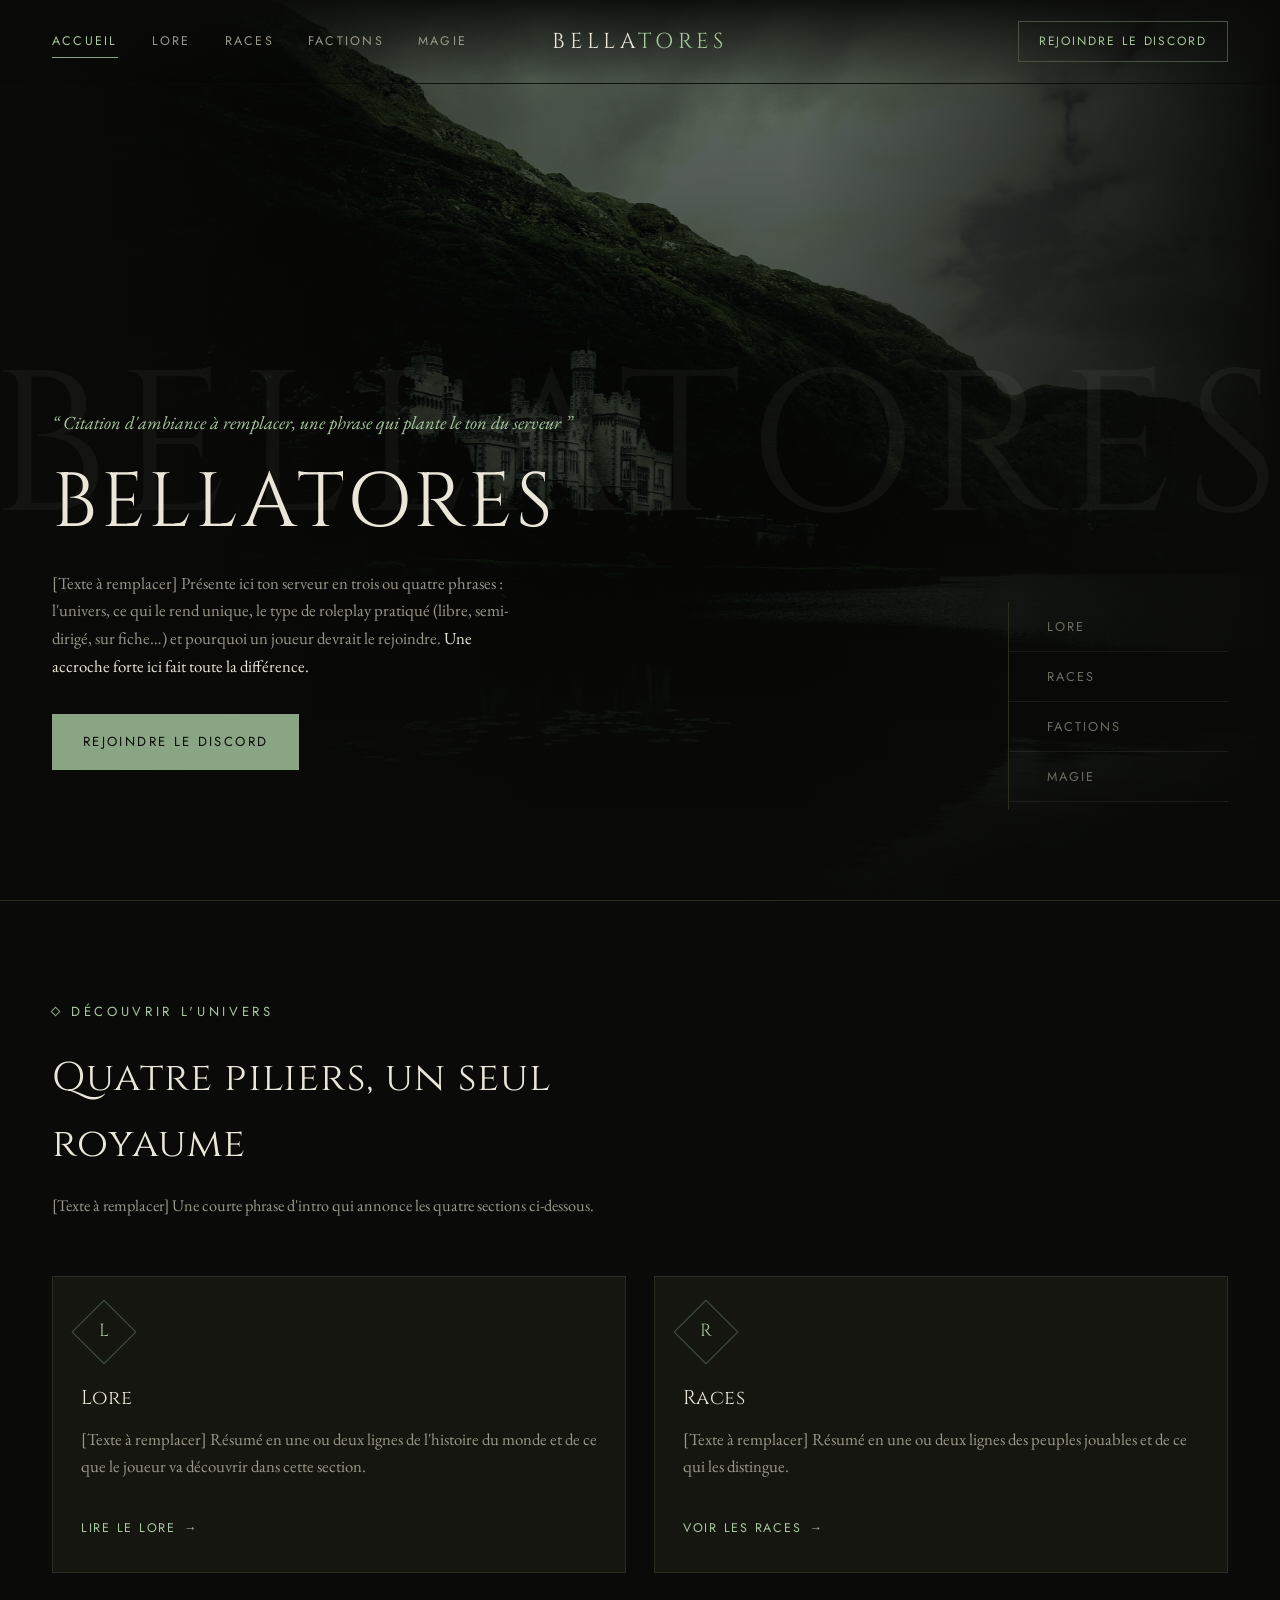
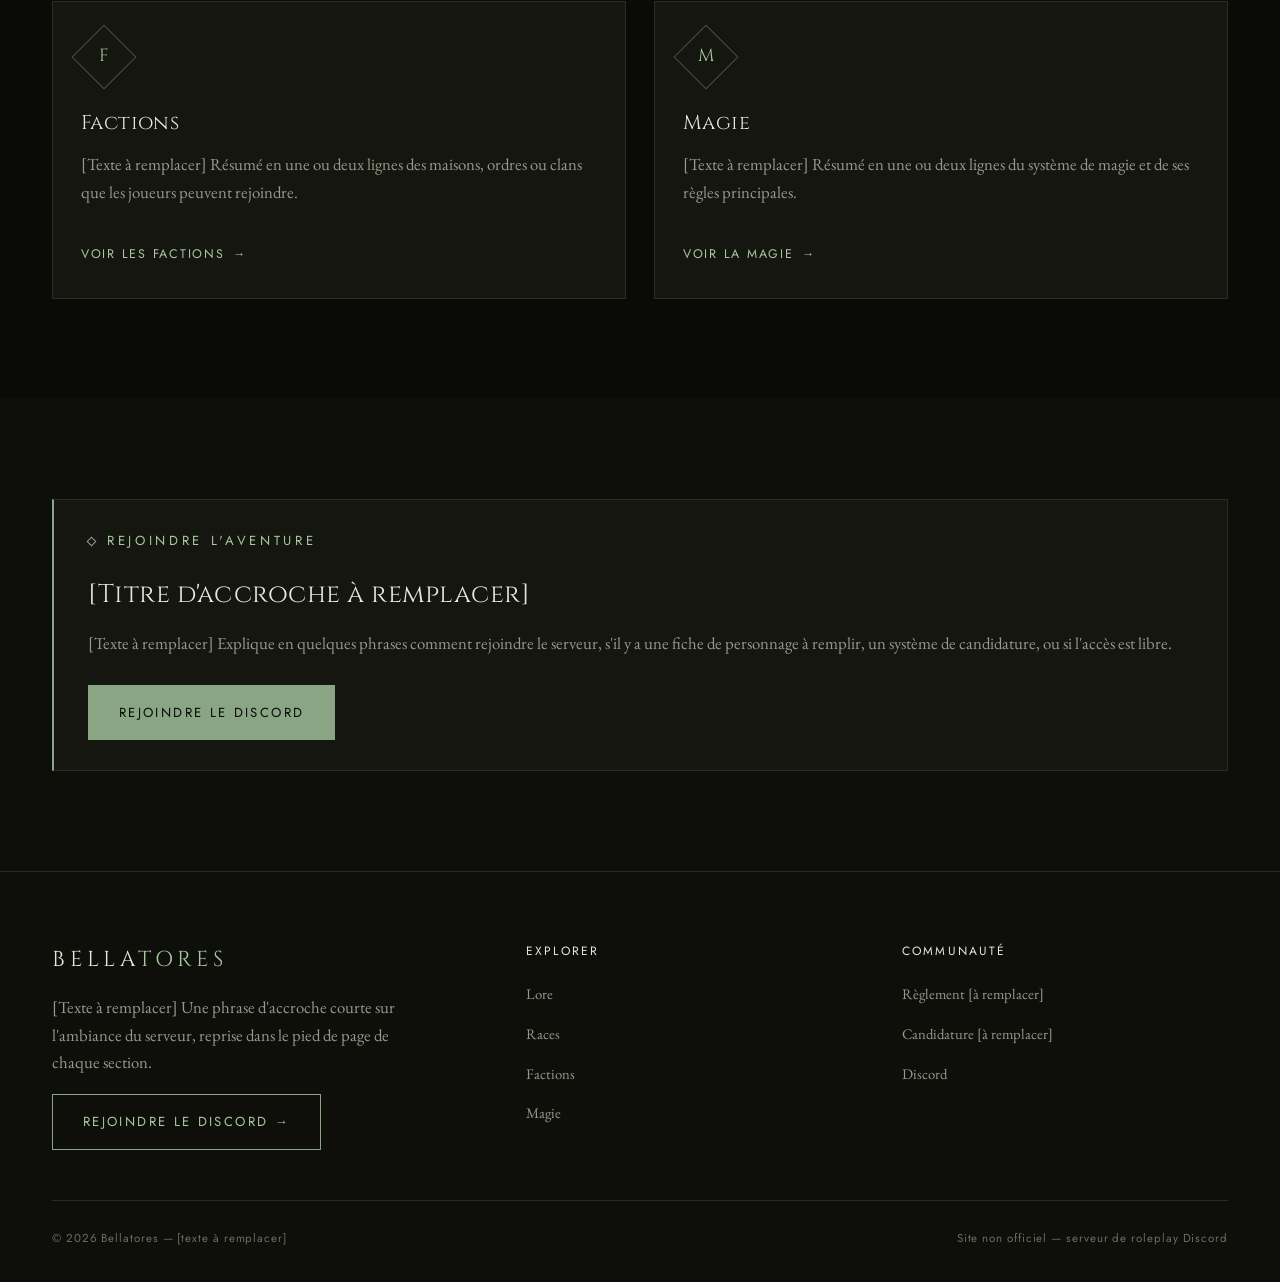
==== index.html @ 5459e548 "Simplification : parallax texte/fond en une seule couche" ====
<!DOCTYPE html>
<html lang="fr">
<head>
<meta charset="UTF-8">
<meta name="viewport" content="width=device-width, initial-scale=1.0">
<title>Bellatores — Serveur RP Discord</title>
<meta name="description" content="[À remplacer : description courte du serveur pour les moteurs de recherche]">

<link rel="preconnect" href="https://fonts.googleapis.com">
<link rel="preconnect" href="https://fonts.gstatic.com" crossorigin>
<link href="https://fonts.googleapis.com/css2?family=Cinzel:wght@400;600&family=EB+Garamond:ital,wght@0,400;0,500;1,400&family=Jost:wght@400;500&display=swap" rel="stylesheet">
<link rel="stylesheet" href="style.css">
</head>
<body>

<header class="site-header">
  <div class="container">
    <nav class="nav-group" id="navGroup">
      <a class="nav-link" href="index.html">Accueil</a>
      <a class="nav-link" href="lore.html">Lore</a>
      <a class="nav-link" href="races.html">Races</a>
      <a class="nav-link" href="factions.html">Factions</a>
      <a class="nav-link" href="magie.html">Magie</a>
    </nav>
    <a class="brand" href="index.html">BELLA<span>TORES</span></a>
    <div class="nav-right">
      <a class="nav-cta" href="#" target="_blank" rel="noopener">Rejoindre le Discord</a>
      <button class="nav-toggle" aria-label="Ouvrir le menu" aria-expanded="false">
        <svg viewBox="0 0 24 24" fill="none" stroke="currentColor" stroke-width="1.5"><line x1="3" y1="6" x2="21" y2="6"/><line x1="3" y1="12" x2="21" y2="12"/><line x1="3" y1="18" x2="21" y2="18"/></svg>
      </button>
    </div>
  </div>
</header>

<!-- ===================== HERO ===================== -->
<section class="hero">
  <div class="scene-bg" data-parallax-speed="0.15" style="background-image:url('img/hero-home.jpg')"></div>
  <div class="scene-fade"></div>
  <div class="watermark">BELLATORES</div>
  <div class="container">
    <div class="hero-content">
      <p class="hero-quote">Citation d'ambiance à remplacer, une phrase qui plante le ton du serveur</p>
      <h1 class="hero-title">BELLATORES</h1>
      <p class="hero-desc">
        [Texte à remplacer] Présente ici ton serveur en trois ou quatre phrases&nbsp;:
        l'univers, ce qui le rend unique, le type de roleplay pratiqué (libre, semi-dirigé, sur fiche…)
        et pourquoi un joueur devrait le rejoindre. <em>Une accroche forte ici fait toute la différence.</em>
      </p>
      <a class="btn" href="#" target="_blank" rel="noopener">Rejoindre le Discord</a>
    </div>

    <nav class="hero-index" aria-label="Sections du site">
      <a href="lore.html"><span class="idx-arrow">›</span> Lore</a>
      <a href="races.html"><span class="idx-arrow">›</span> Races</a>
      <a href="factions.html"><span class="idx-arrow">›</span> Factions</a>
      <a href="magie.html"><span class="idx-arrow">›</span> Magie</a>
    </nav>
  </div>
</section>

<!-- ===================== PILIERS ===================== -->
<section class="section">
  <div class="container">
    <div class="section-head reveal">
      <div class="eyebrow"><span class="mark"></span> Découvrir l'univers</div>
      <h2 class="section-title">Quatre piliers, un seul royaume</h2>
      <p class="section-lede">[Texte à remplacer] Une courte phrase d'intro qui annonce les quatre sections ci-dessous.</p>
    </div>

    <div class="grid grid-2">
      <a class="card reveal" href="lore.html">
        <div class="card-icon"><span>L</span></div>
        <h3 class="card-title">Lore</h3>
        <p>[Texte à remplacer] Résumé en une ou deux lignes de l'histoire du monde et de ce que le joueur va découvrir dans cette section.</p>
        <span class="card-link">Lire le lore <span class="arrow">→</span></span>
      </a>

      <a class="card reveal" href="races.html">
        <div class="card-icon"><span>R</span></div>
        <h3 class="card-title">Races</h3>
        <p>[Texte à remplacer] Résumé en une ou deux lignes des peuples jouables et de ce qui les distingue.</p>
        <span class="card-link">Voir les races <span class="arrow">→</span></span>
      </a>

      <a class="card reveal" href="factions.html">
        <div class="card-icon"><span>F</span></div>
        <h3 class="card-title">Factions</h3>
        <p>[Texte à remplacer] Résumé en une ou deux lignes des maisons, ordres ou clans que les joueurs peuvent rejoindre.</p>
        <span class="card-link">Voir les factions <span class="arrow">→</span></span>
      </a>

      <a class="card reveal" href="magie.html">
        <div class="card-icon"><span>M</span></div>
        <h3 class="card-title">Magie</h3>
        <p>[Texte à remplacer] Résumé en une ou deux lignes du système de magie et de ses règles principales.</p>
        <span class="card-link">Voir la magie <span class="arrow">→</span></span>
      </a>
    </div>
  </div>
</section>

<!-- ===================== CALLOUT / CTA ===================== -->
<section class="section section-alt">
  <div class="container">
    <div class="callout reveal">
      <div class="eyebrow"><span class="mark"></span> Rejoindre l'aventure</div>
      <h2 class="card-title" style="font-size:1.6rem; margin-bottom:14px;">[Titre d'accroche à remplacer]</h2>
      <p>[Texte à remplacer] Explique en quelques phrases comment rejoindre le serveur, s'il y a une fiche de personnage à remplir, un système de candidature, ou si l'accès est libre.</p>
      <a class="btn" href="#" target="_blank" rel="noopener" style="margin-top:10px;">Rejoindre le Discord</a>
    </div>
  </div>
</section>

<footer class="site-footer">
  <div class="container">
    <div class="footer-top">
      <div class="footer-brand">
        <a class="brand" href="index.html">BELLA<span>TORES</span></a>
        <p class="footer-desc">[Texte à remplacer] Une phrase d'accroche courte sur l'ambiance du serveur, reprise dans le pied de page de chaque section.</p>
        <a class="btn btn-ghost" href="#" target="_blank" rel="noopener">Rejoindre le Discord →</a>
      </div>
      <div>
        <div class="footer-col-title">Explorer</div>
        <ul class="footer-links">
          <li><a href="lore.html">Lore</a></li>
          <li><a href="races.html">Races</a></li>
          <li><a href="factions.html">Factions</a></li>
          <li><a href="magie.html">Magie</a></li>
        </ul>
      </div>
      <div>
        <div class="footer-col-title">Communauté</div>
        <ul class="footer-links">
          <li><a href="#">Règlement [à remplacer]</a></li>
          <li><a href="#">Candidature [à remplacer]</a></li>
          <li><a href="#" target="_blank" rel="noopener">Discord</a></li>
        </ul>
      </div>
    </div>
    <div class="footer-bottom">
      <span>© 2026 Bellatores — [texte à remplacer]</span>
      <span>Site non officiel — serveur de roleplay Discord</span>
    </div>
  </div>
</footer>

<script src="script.js"></script>
</body>
</html>
---- style.css ----
/* =========================================================
   BELLATORES — style.css
   Feuille de style PARTAGÉE par toutes les pages.
   Modifie ce fichier pour changer couleurs / polices / espacements
   partout d'un coup. Le contenu de chaque page reste dans son
   propre fichier .html.
   ========================================================= */

/* ---------- 1. Design tokens ---------- */
:root{
  /* Couleurs — mêmes tons que la référence visuelle */
  --void:        #0a0b08;   /* fond principal, noir chaud */
  --void-rgb:    10,11,8;   /* même couleur, en RGB pour les dégradés semi-transparents */
  --void-2:      #0e0f0b;   /* fond secondaire (sections alternées) */
  --charcoal:    #15160f;   /* panneaux / cartes */
  --charcoal-2:  #1c1e16;   /* panneaux au survol */
  --line:        #2b2d21;   /* traits fins, séparateurs */
  --line-soft:   rgba(234,230,217,0.08);

  --parchment:   #eae6d9;   /* texte principal */
  --mist:        #9a988a;   /* texte secondaire / muted */
  --mist-dim:    #6d6c60;   /* texte tertiaire, légendes */

  --moss:        #8aa583;   /* accent — vert mousse (plume / lueur) */
  --moss-bright: #a9c7a0;   /* accent clair, hover */
  --moss-dim:    #445340;   /* accent sombre, bordures */

  --shadow-deep: rgba(0,0,0,0.6);

  /* Typographie */
  --font-display: 'Cinzel', serif;
  --font-body:    'EB Garamond', serif;
  --font-utility: 'Jost', sans-serif;

  --text-watermark:   clamp(4.5rem, 17vw, 12.5rem);
  --text-hero-title:  clamp(2.6rem, 6vw, 4.8rem);
  --text-h2:          clamp(1.7rem, 3.4vw, 2.5rem);
  --text-h3:          1.35rem;
  --text-body:        1.05rem;
  --text-small:       0.82rem;

  --container-w: 1240px;
  --header-h: 84px;

  --ease: cubic-bezier(.16,.84,.44,1);
}

/* ---------- 2. Reset & base ---------- */
*, *::before, *::after{ box-sizing: border-box; }
html{ scroll-behavior: smooth; }
body{
  margin: 0;
  background: var(--void);
  color: var(--parchment);
  font-family: var(--font-body);
  font-size: var(--text-body);
  line-height: 1.65;
  -webkit-font-smoothing: antialiased;
}
img{ max-width: 100%; display: block; }
a{ color: inherit; text-decoration: none; }
h1,h2,h3,h4{ margin: 0; font-weight: 400; }
p{ margin: 0 0 1em; color: var(--mist); }
ul{ margin:0; padding:0; list-style:none; }
button{ font-family: inherit; cursor: pointer; }

::selection{ background: var(--moss-dim); color: var(--parchment); }

:focus-visible{
  outline: 1px solid var(--moss-bright);
  outline-offset: 4px;
}

@media (prefers-reduced-motion: reduce){
  *{ animation-duration: 0.001ms !important; animation-iteration-count: 1 !important; transition-duration: 0.001ms !important; scroll-behavior: auto !important; }
}

.container{
  width: 100%;
  max-width: var(--container-w);
  margin: 0 auto;
  padding: 0 32px;
}

/* ---------- 3. Motifs signature ---------- */
/* Marque héraldique : un losange fin, utilisé devant les eyebrows,
   dans les séparateurs et les en-têtes de carte — rappel des sceaux
   de maison plutôt qu'un simple bullet point. */
.mark{
  display: inline-block;
  width: 7px; height: 7px;
  border: 1px solid var(--moss);
  transform: rotate(45deg);
  flex-shrink: 0;
}

.eyebrow{
  display: flex;
  align-items: center;
  gap: 12px;
  font-family: var(--font-utility);
  font-size: var(--text-small);
  letter-spacing: 0.28em;
  text-transform: uppercase;
  color: var(--moss-bright);
  margin-bottom: 22px;
}

.rule{
  border: 0;
  height: 1px;
  background: var(--line);
  margin: 0;
}

/* coins style "HUD" — utilisés pour encadrer un panneau clé par page */
.bracket{
  position: relative;
}
.bracket::before, .bracket::after{
  content: "";
  position: absolute;
  width: 18px; height: 18px;
  border: 1px solid var(--moss-dim);
  opacity: 0.7;
}
.bracket::before{ top: -1px; left: -1px; border-right: 0; border-bottom: 0; }
.bracket::after{ bottom: -1px; right: -1px; border-left: 0; border-top: 0; }

/* ---------- 4. Header / navigation ---------- */
.site-header{
  position: fixed;
  top: 0; left: 0; right: 0;
  height: var(--header-h);
  z-index: 100;
  display: flex;
  align-items: center;
  background: linear-gradient(to bottom, rgba(10,11,8,0.92), rgba(10,11,8,0));
  transition: background 0.3s var(--ease), border-color 0.3s var(--ease);
  border-bottom: 1px solid transparent;
}
.site-header.is-scrolled{
  background: rgba(10,11,8,0.92);
  backdrop-filter: blur(10px);
  border-bottom-color: var(--line);
}
.site-header .container{
  display: grid;
  grid-template-columns: 1fr auto 1fr;
  align-items: center;
  gap: 24px;
}

.nav-group{
  display: flex;
  align-items: center;
  gap: 34px;
  justify-self: start;
}

.nav-right{
  display: flex;
  align-items: center;
  gap: 18px;
  justify-self: end;
}

.nav-link{
  font-family: var(--font-utility);
  font-size: 0.78rem;
  letter-spacing: 0.18em;
  text-transform: uppercase;
  color: var(--mist);
  position: relative;
  padding: 6px 0;
  transition: color 0.25s var(--ease);
  white-space: nowrap;
}
.nav-link:hover{ color: var(--parchment); }
.nav-link::after{
  content:"";
  position: absolute;
  left: 0; right: 0; bottom: 0;
  height: 1px;
  background: var(--moss);
  transform: scaleX(0);
  transform-origin: left;
  transition: transform 0.3s var(--ease);
}
.nav-link:hover::after{ transform: scaleX(1); }
.nav-link.is-active{ color: var(--moss-bright); }
.nav-link.is-active::after{ transform: scaleX(1); }

.brand{
  font-family: var(--font-display);
  font-size: 1.35rem;
  letter-spacing: 0.22em;
  color: var(--parchment);
}
.brand span{ color: var(--moss-bright); }

.nav-cta{
  font-family: var(--font-utility);
  font-size: 0.75rem;
  letter-spacing: 0.16em;
  text-transform: uppercase;
  border: 1px solid var(--moss-dim);
  padding: 10px 20px;
  color: var(--moss-bright);
  transition: border-color 0.25s var(--ease), background 0.25s var(--ease), color .25s var(--ease);
}
.nav-cta:hover{ border-color: var(--moss); background: rgba(138,165,131,0.08); color: var(--parchment); }

.nav-toggle{
  display: none;
  background: none;
  border: 1px solid var(--line);
  width: 40px; height: 40px;
  align-items: center;
  justify-content: center;
  color: var(--parchment);
}
.nav-toggle svg{ width: 18px; height: 18px; }

/* ---------- 5. Image de fond intégrée (parallax texte/fond) ---------- */
/* .scene-bg  : l'image, teintée pour coller à la palette du site.
   .scene-fade: le fondu qui la dissout dans le noir sur les bords et en bas.
   → data-parallax-speed sur .scene-bg (posé en HTML) fait bouger l'image
     un peu plus lentement que le texte au scroll, géré par script.js.
   → Surdimensionnée (height:124%) pour avoir de la marge de mouvement
     sans jamais laisser un bord vide apparaître. */
.scene-bg{
  position: absolute;
  left: 0; right: 0;
  top: -12%;
  height: 124%;
  background-size: cover;
  background-position: center;
  will-change: transform;
  z-index: 0;
  filter: grayscale(0.25) sepia(0.3) hue-rotate(65deg) saturate(1.15) brightness(0.5) contrast(1.15);
}
.scene-fade{
  position: absolute;
  inset: 0;
  z-index: 1;
  pointer-events: none;
  background:
    linear-gradient(90deg,
      rgba(var(--void-rgb), 1) 0%,
      rgba(var(--void-rgb), 0.15) 42%,
      rgba(var(--void-rgb), 0.15) 62%,
      rgba(var(--void-rgb), 1) 100%),
    linear-gradient(180deg,
      rgba(var(--void-rgb), 0) 0%,
      rgba(var(--void-rgb), 0.9) 96%);
}

/* ---------- 6. Watermark (grand texte en filigrane) ---------- */
.watermark{
  position: absolute;
  left: 50%;
  top: 50%;
  transform: translate(-50%,-50%);
  font-family: var(--font-display);
  font-size: var(--text-watermark);
  letter-spacing: 0.05em;
  color: var(--parchment);
  opacity: 0.045;
  white-space: nowrap;
  pointer-events: none;
  user-select: none;
  z-index: 2;
}

/* ---------- 7. Hero — page d'accueil ---------- */
.hero{
  position: relative;
  min-height: 100vh;
  display: flex;
  align-items: center;
  overflow: hidden;
  background:
    radial-gradient(ellipse at 20% 30%, rgba(138,165,131,0.07), transparent 55%),
    linear-gradient(180deg, var(--void) 0%, #0d0e0a 100%);
  border-bottom: 1px solid var(--line);
}
.hero .container{
  position: relative;
  z-index: 3;
  display: grid;
  grid-template-columns: 1fr 220px;
  gap: 40px;
  align-items: end;
  padding-top: var(--header-h);
  padding-bottom: 90px;
  min-height: 100vh;
}
.hero-content{ max-width: 640px; padding-bottom: 40px; }
.hero-quote{
  font-family: var(--font-body);
  font-style: italic;
  font-size: 1.15rem;
  color: var(--moss-bright);
  margin-bottom: 26px;
}
.hero-quote::before{ content: "“ "; }
.hero-quote::after{ content: " ”"; }

.hero-title{
  font-family: var(--font-display);
  font-size: var(--text-hero-title);
  letter-spacing: 0.06em;
  color: var(--parchment);
  margin-bottom: 26px;
  line-height: 1.05;
}

.hero-desc{
  color: var(--mist);
  font-size: 1.05rem;
  max-width: 480px;
  margin-bottom: 34px;
}
.hero-desc em{ color: var(--parchment); font-style: normal; }

.btn{
  display: inline-flex;
  align-items: center;
  gap: 10px;
  font-family: var(--font-utility);
  font-size: 0.82rem;
  letter-spacing: 0.18em;
  text-transform: uppercase;
  padding: 16px 30px;
  border: 1px solid var(--moss);
  color: var(--void);
  background: var(--moss);
  transition: background 0.25s var(--ease), color 0.25s var(--ease), transform 0.25s var(--ease);
}
.btn:hover{ background: var(--moss-bright); transform: translateY(-2px); }
.btn-ghost{
  background: transparent;
  color: var(--moss-bright);
}
.btn-ghost:hover{ background: rgba(138,165,131,0.08); color: var(--parchment); }

/* nav latérale de sections, façon sommaire de chapitre */
.hero-index{
  display: flex;
  flex-direction: column;
  gap: 0;
  border-left: 1px solid var(--line);
  padding-bottom: 8px;
}
.hero-index a{
  font-family: var(--font-utility);
  font-size: 0.8rem;
  letter-spacing: 0.16em;
  text-transform: uppercase;
  color: var(--mist-dim);
  padding: 14px 0 14px 22px;
  border-bottom: 1px solid var(--line-soft);
  display: flex;
  align-items: center;
  gap: 10px;
  transition: color 0.25s var(--ease), padding-left 0.25s var(--ease);
}
.hero-index a:hover, .hero-index a.is-active{
  color: var(--parchment);
  padding-left: 28px;
}
.hero-index a.is-active{ color: var(--moss-bright); }
.hero-index a .idx-arrow{ opacity: 0; transition: opacity 0.25s var(--ease); color: var(--moss); }
.hero-index a:hover .idx-arrow, .hero-index a.is-active .idx-arrow{ opacity: 1; }

/* ---------- 8. En-tête de page intérieure (lore, races, factions, magie) ---------- */
.page-hero{
  position: relative;
  padding: calc(var(--header-h) + 90px) 0 70px;
  overflow: hidden;
  border-bottom: 1px solid var(--line);
  background: linear-gradient(180deg, var(--void) 0%, #0d0e0a 100%);
}
.page-hero .container{ position: relative; z-index: 3; }
.page-hero .watermark{ top: 58%; }
.page-title{
  font-family: var(--font-display);
  font-size: clamp(2.2rem, 5vw, 3.6rem);
  letter-spacing: 0.05em;
  margin-bottom: 20px;
}
.page-intro{
  max-width: 620px;
  font-size: 1.05rem;
}

/* ---------- 9. Sections de contenu ---------- */
.section{
  position: relative;
  padding: 100px 0;
}
.section-alt{ background: var(--void-2); }
.section-head{
  max-width: 680px;
  margin-bottom: 56px;
}
.section-title{
  font-family: var(--font-display);
  font-size: var(--text-h2);
  letter-spacing: 0.03em;
  margin-bottom: 16px;
}
.section-lede{ font-size: 1.02rem; }

/* grilles */
.grid{
  display: grid;
  gap: 28px;
}
.grid-2{ grid-template-columns: repeat(2, 1fr); }
.grid-3{ grid-template-columns: repeat(3, 1fr); }

/* carte générique */
.card{
  background: var(--charcoal);
  border: 1px solid var(--line);
  padding: 32px 28px;
  transition: border-color 0.3s var(--ease), background 0.3s var(--ease), transform 0.3s var(--ease);
}
.card:hover{
  border-color: var(--moss-dim);
  background: var(--charcoal-2);
  transform: translateY(-4px);
}
.card-icon{
  width: 46px; height: 46px;
  border: 1px solid var(--moss-dim);
  transform: rotate(45deg);
  display: flex; align-items: center; justify-content: center;
  margin-bottom: 26px;
}
.card-icon span{
  transform: rotate(-45deg);
  font-family: var(--font-display);
  color: var(--moss-bright);
  font-size: 1.1rem;
}
.card-title{
  font-family: var(--font-display);
  font-size: 1.25rem;
  letter-spacing: 0.02em;
  margin-bottom: 12px;
  color: var(--parchment);
}
.card-tag-list{
  display: flex; flex-wrap: wrap; gap: 8px;
  margin-top: 18px;
}
.tag{
  font-family: var(--font-utility);
  font-size: 0.7rem;
  letter-spacing: 0.12em;
  text-transform: uppercase;
  color: var(--mist);
  border: 1px solid var(--line);
  padding: 5px 11px;
}
.card-link{
  display: inline-flex; align-items: center; gap: 8px;
  margin-top: 20px;
  font-family: var(--font-utility);
  font-size: 0.78rem;
  letter-spacing: 0.14em;
  text-transform: uppercase;
  color: var(--moss-bright);
}
.card-link .arrow{ transition: transform 0.25s var(--ease); }
.card:hover .card-link .arrow{ transform: translateX(4px); }

/* ---------- 10. Timeline (lore) ---------- */
.timeline{
  position: relative;
  padding-left: 34px;
  border-left: 1px solid var(--line);
}
.timeline-item{
  position: relative;
  padding-bottom: 56px;
}
.timeline-item:last-child{ padding-bottom: 0; }
.timeline-item::before{
  content: "";
  position: absolute;
  left: -39px; top: 4px;
  width: 9px; height: 9px;
  background: var(--void);
  border: 1px solid var(--moss);
  transform: rotate(45deg);
}
.timeline-era{
  font-family: var(--font-utility);
  font-size: 0.75rem;
  letter-spacing: 0.18em;
  text-transform: uppercase;
  color: var(--moss-bright);
  margin-bottom: 10px;
}
.timeline-title{
  font-family: var(--font-display);
  font-size: 1.4rem;
  margin-bottom: 12px;
}
.timeline-text{ max-width: 620px; }

/* ---------- 11. Faction / race detail rows ---------- */
.entry-row{
  display: grid;
  grid-template-columns: 220px 1fr;
  gap: 40px;
  padding: 48px 0;
  border-bottom: 1px solid var(--line);
}
.entry-row:last-child{ border-bottom: 0; }
.entry-emblem{
  width: 84px; height: 84px;
  border: 1px solid var(--moss-dim);
  transform: rotate(45deg);
  display: flex; align-items: center; justify-content: center;
}
.entry-emblem span{
  transform: rotate(-45deg);
  font-family: var(--font-display);
  font-size: 1.6rem;
  color: var(--moss-bright);
}
.entry-heading{
  display: flex;
  align-items: baseline;
  gap: 16px;
  flex-wrap: wrap;
  margin-bottom: 10px;
}
.entry-title{
  font-family: var(--font-display);
  font-size: 1.6rem;
}
.entry-motto{
  font-style: italic;
  color: var(--mist-dim);
  font-size: 0.95rem;
}
.entry-meta{
  display: flex; gap: 26px; flex-wrap: wrap;
  margin-top: 18px;
  font-family: var(--font-utility);
  font-size: 0.78rem;
  letter-spacing: 0.08em;
  text-transform: uppercase;
  color: var(--mist-dim);
}
.entry-meta b{ color: var(--mist); font-weight: 400; }

/* ---------- 12. Callout / bloc encadré ---------- */
.callout{
  border: 1px solid var(--line);
  border-left: 2px solid var(--moss);
  padding: 30px 34px;
  background: var(--charcoal);
}
.callout p:last-child{ margin-bottom: 0; }

/* ---------- 13. Footer ---------- */
.site-footer{
  border-top: 1px solid var(--line);
  padding: 70px 0 34px;
  background: var(--void-2);
}
.footer-top{
  display: grid;
  grid-template-columns: 1.3fr 1fr 1fr;
  gap: 50px;
  padding-bottom: 50px;
}
.footer-brand .brand{ display:block; margin-bottom: 16px; }
.footer-desc{ max-width: 360px; }
.footer-col-title{
  font-family: var(--font-utility);
  font-size: 0.75rem;
  letter-spacing: 0.18em;
  text-transform: uppercase;
  color: var(--parchment);
  margin-bottom: 18px;
}
.footer-links li{ margin-bottom: 12px; }
.footer-links a{
  color: var(--mist);
  font-size: 0.92rem;
  transition: color 0.25s var(--ease);
}
.footer-links a:hover{ color: var(--moss-bright); }
.footer-bottom{
  display: flex;
  justify-content: space-between;
  align-items: center;
  padding-top: 28px;
  border-top: 1px solid var(--line);
  font-family: var(--font-utility);
  font-size: 0.72rem;
  letter-spacing: 0.08em;
  color: var(--mist-dim);
}

/* ---------- 14. Reveal on scroll ---------- */
.reveal{
  opacity: 0;
  transform: translateY(18px);
  transition: opacity 0.7s var(--ease), transform 0.7s var(--ease);
}
.reveal.is-visible{ opacity: 1; transform: translateY(0); }

/* ---------- 15. Responsive ---------- */
@media (max-width: 980px){
  .hero .container{ grid-template-columns: 1fr; }
  .hero-index{ display: none; }
  .footer-top{ grid-template-columns: 1fr; gap: 36px; }
  .grid-3{ grid-template-columns: repeat(2, 1fr); }
  .entry-row{ grid-template-columns: 1fr; gap: 20px; }
}

@media (max-width: 720px){
  .site-header .container{ grid-template-columns: auto 1fr auto; }
  .nav-cta{ display: none; }
  .nav-group{
    position: fixed;
    top: var(--header-h); left: 0; right: 0;
    flex-direction: column;
    align-items: flex-start;
    gap: 0;
    background: rgba(10,11,8,0.98);
    border-bottom: 1px solid var(--line);
    max-height: 0;
    overflow: hidden;
    transition: max-height 0.35s var(--ease);
  }
  .nav-group.is-open{ max-height: 420px; }
  .nav-group .nav-link{
    width: 100%;
    padding: 18px 32px;
    border-bottom: 1px solid var(--line-soft);
  }
  .nav-toggle{ display: flex; }
  .grid-2, .grid-3{ grid-template-columns: 1fr; }
  .container{ padding: 0 22px; }
  .section{ padding: 70px 0; }
}
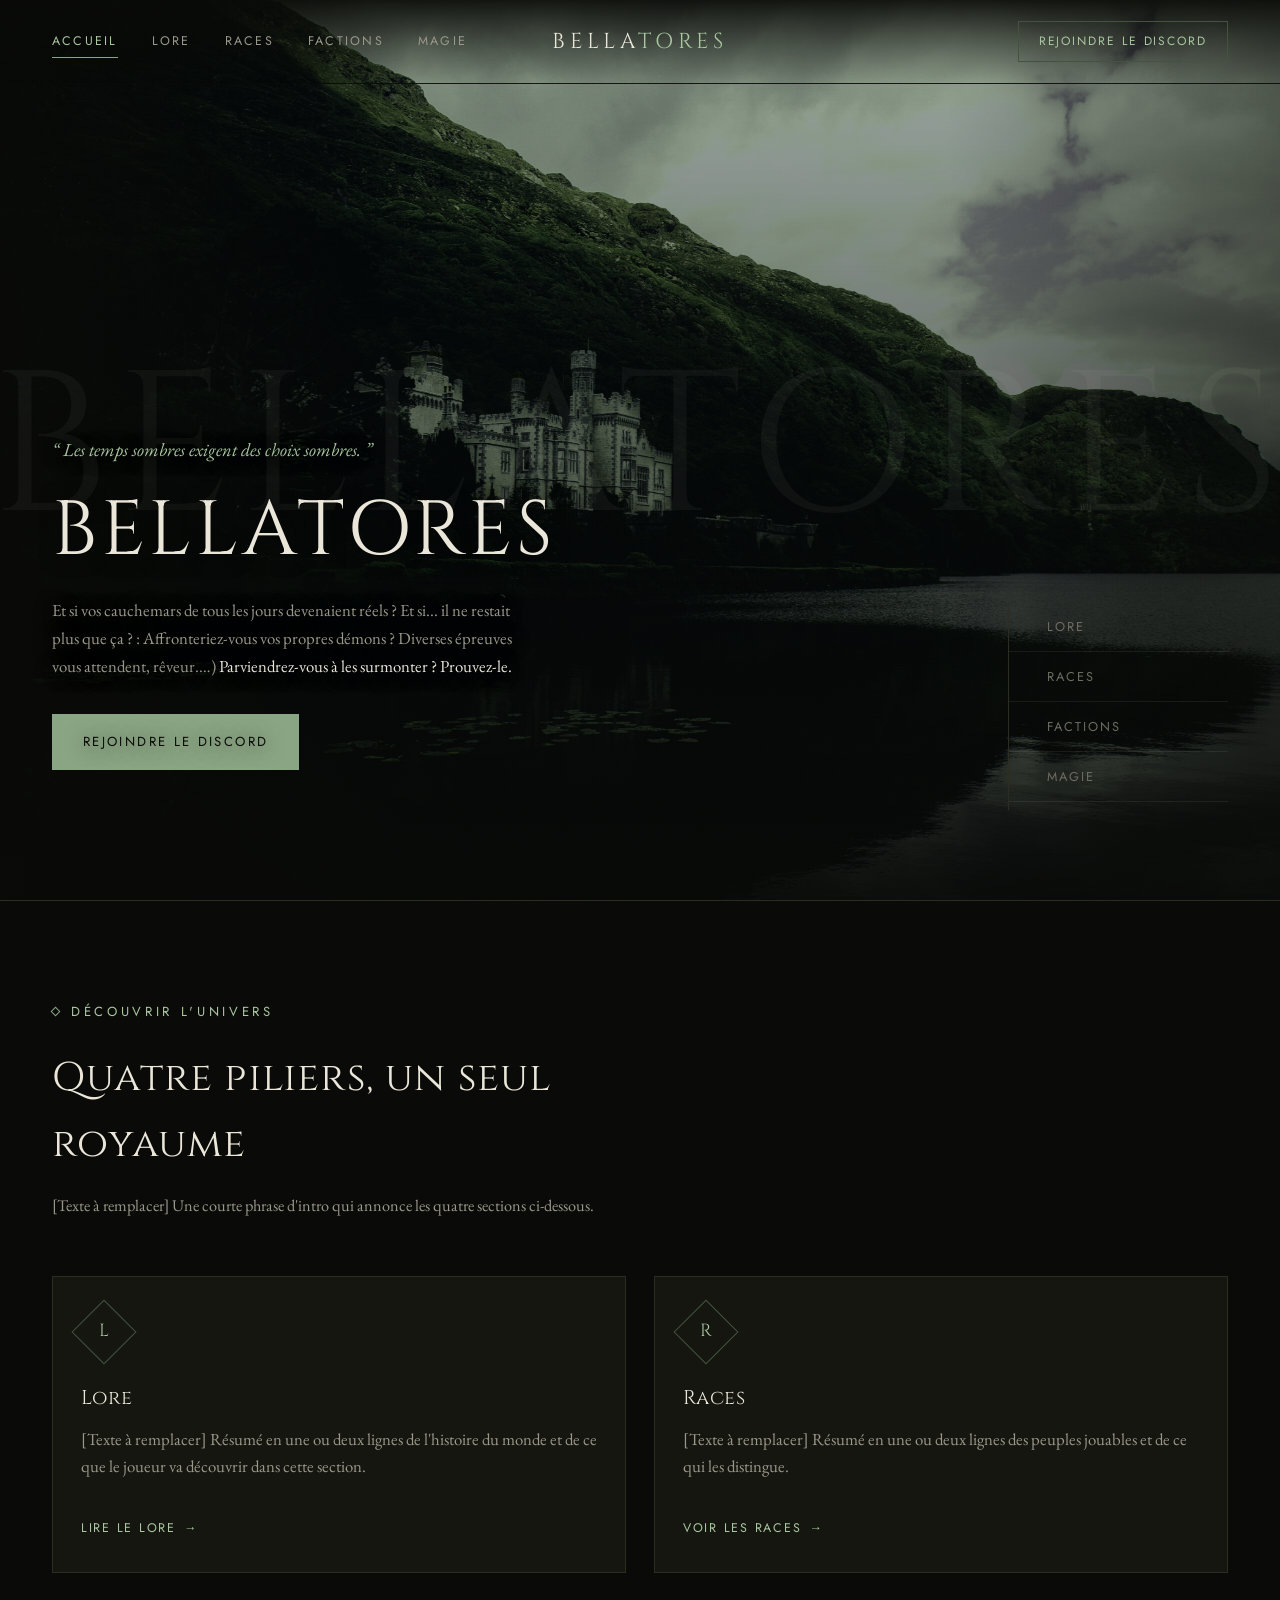
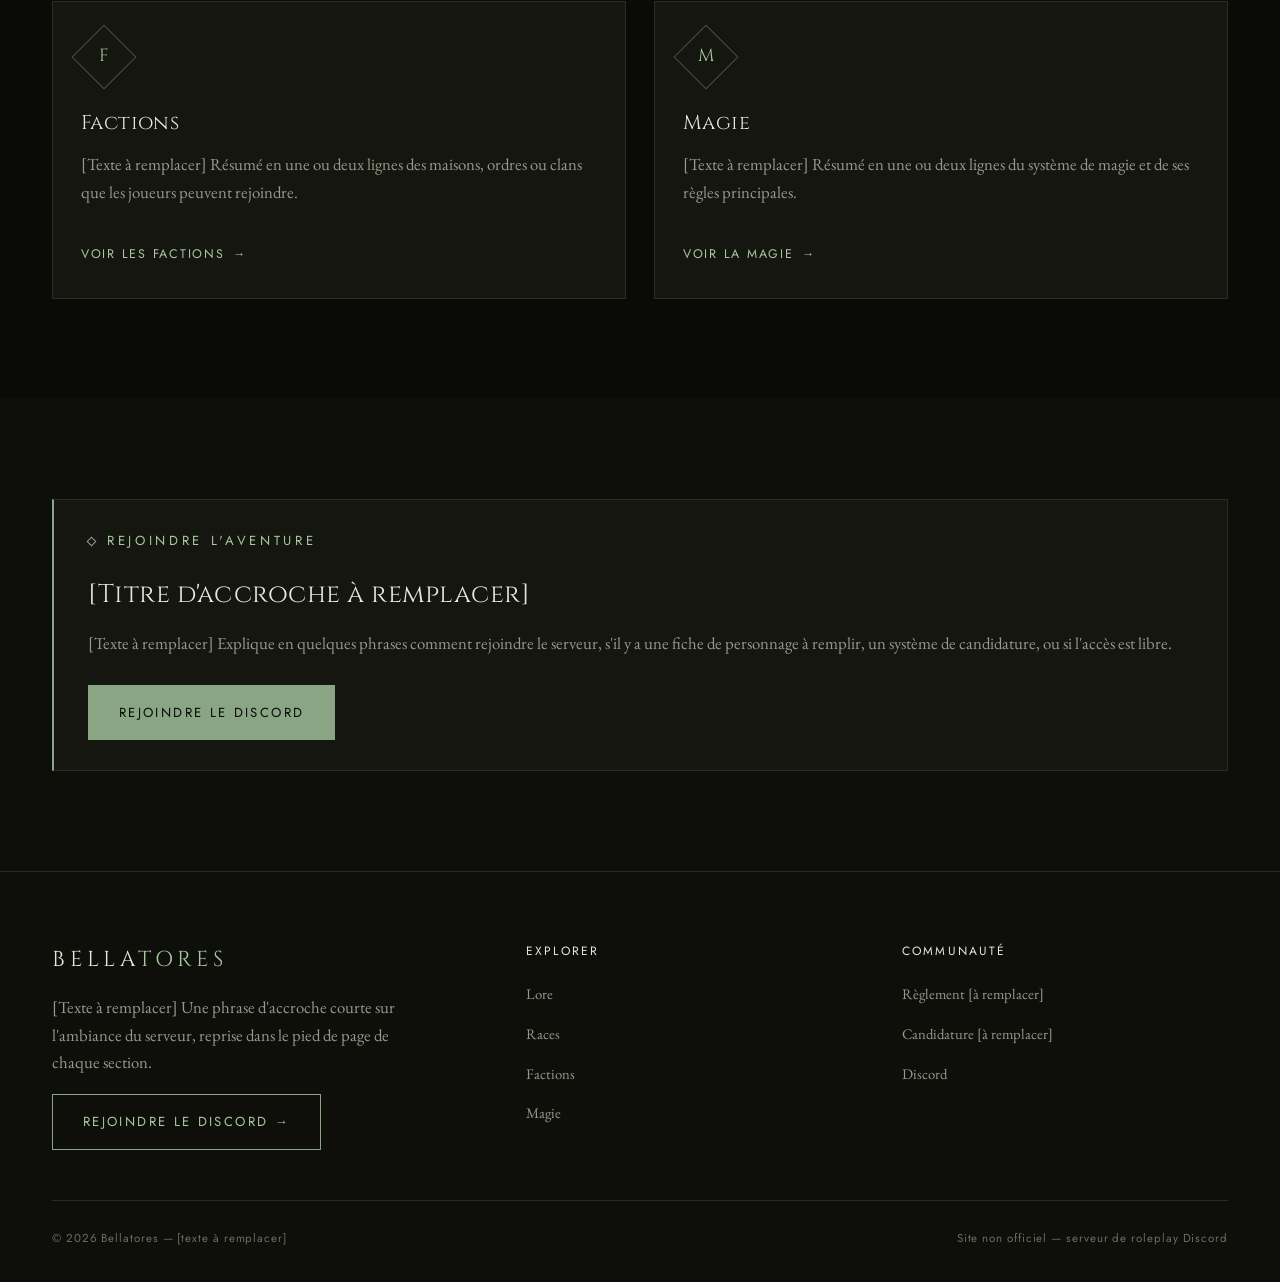
==== commit 502c7ccc: "Simplification : parallax texte/fond en une seule couche" ====
--- a/index.html
+++ b/index.html
@@ -4,7 +4,7 @@
 <meta charset="UTF-8">
 <meta name="viewport" content="width=device-width, initial-scale=1.0">
 <title>Bellatores — Serveur RP Discord</title>
-<meta name="description" content="[À remplacer : description courte du serveur pour les moteurs de recherche]">
+<meta name="description" content="[Site internet de Bellatores.]">
 
 <link rel="preconnect" href="https://fonts.googleapis.com">
 <link rel="preconnect" href="https://fonts.gstatic.com" crossorigin>
@@ -39,12 +39,12 @@
   <div class="watermark">BELLATORES</div>
   <div class="container">
     <div class="hero-content">
-      <p class="hero-quote">Citation d'ambiance à remplacer, une phrase qui plante le ton du serveur</p>
+      <p class="hero-quote">Les temps sombres exigent des choix sombres.</p>
       <h1 class="hero-title">BELLATORES</h1>
       <p class="hero-desc">
-        [Texte à remplacer] Présente ici ton serveur en trois ou quatre phrases&nbsp;:
-        l'univers, ce qui le rend unique, le type de roleplay pratiqué (libre, semi-dirigé, sur fiche…)
-        et pourquoi un joueur devrait le rejoindre. <em>Une accroche forte ici fait toute la différence.</em>
+        Et si vos cauchemars de tous les jours devenaient réels ? Et si... il ne restait plus que ça ?&nbsp;:
+        Affronteriez-vous vos propres démons ? Diverses épreuves vous attendent, rêveur.…)
+       <em>Parviendrez-vous à les surmonter ? Prouvez-le.</em>
       </p>
       <a class="btn" href="#" target="_blank" rel="noopener">Rejoindre le Discord</a>
     </div>
--- a/style.css
+++ b/style.css
@@ -254,6 +254,28 @@
     linear-gradient(180deg,
       rgba(var(--void-rgb), 0) 0%,
       rgba(var(--void-rgb), 0.9) 96%);
+}
+
+/* L'accueil a plus de texte à couvrir (citation + titre + description + bouton) :
+   fondu plus léger et image moins assombrie pour qu'elle reste visible,
+   avec un texte plus large et plus au centre/haut de l'image. */
+.hero .scene-bg{
+  filter: grayscale(0.2) sepia(0.28) hue-rotate(65deg) saturate(1.2) brightness(0.68) contrast(1.15);
+}
+.hero .scene-fade{
+  background:
+    linear-gradient(90deg,
+      rgba(var(--void-rgb), 0.82) 0%,
+      rgba(var(--void-rgb), 0.05) 32%,
+      rgba(var(--void-rgb), 0.05) 74%,
+      rgba(var(--void-rgb), 0.45) 100%),
+    linear-gradient(180deg,
+      rgba(var(--void-rgb), 0) 0%,
+      rgba(var(--void-rgb), 0.5) 68%,
+      rgba(var(--void-rgb), 0.8) 100%);
+}
+.hero-content{
+  text-shadow: 0 2px 20px rgba(0,0,0,0.65);
 }
 
 /* ---------- 6. Watermark (grand texte en filigrane) ---------- */
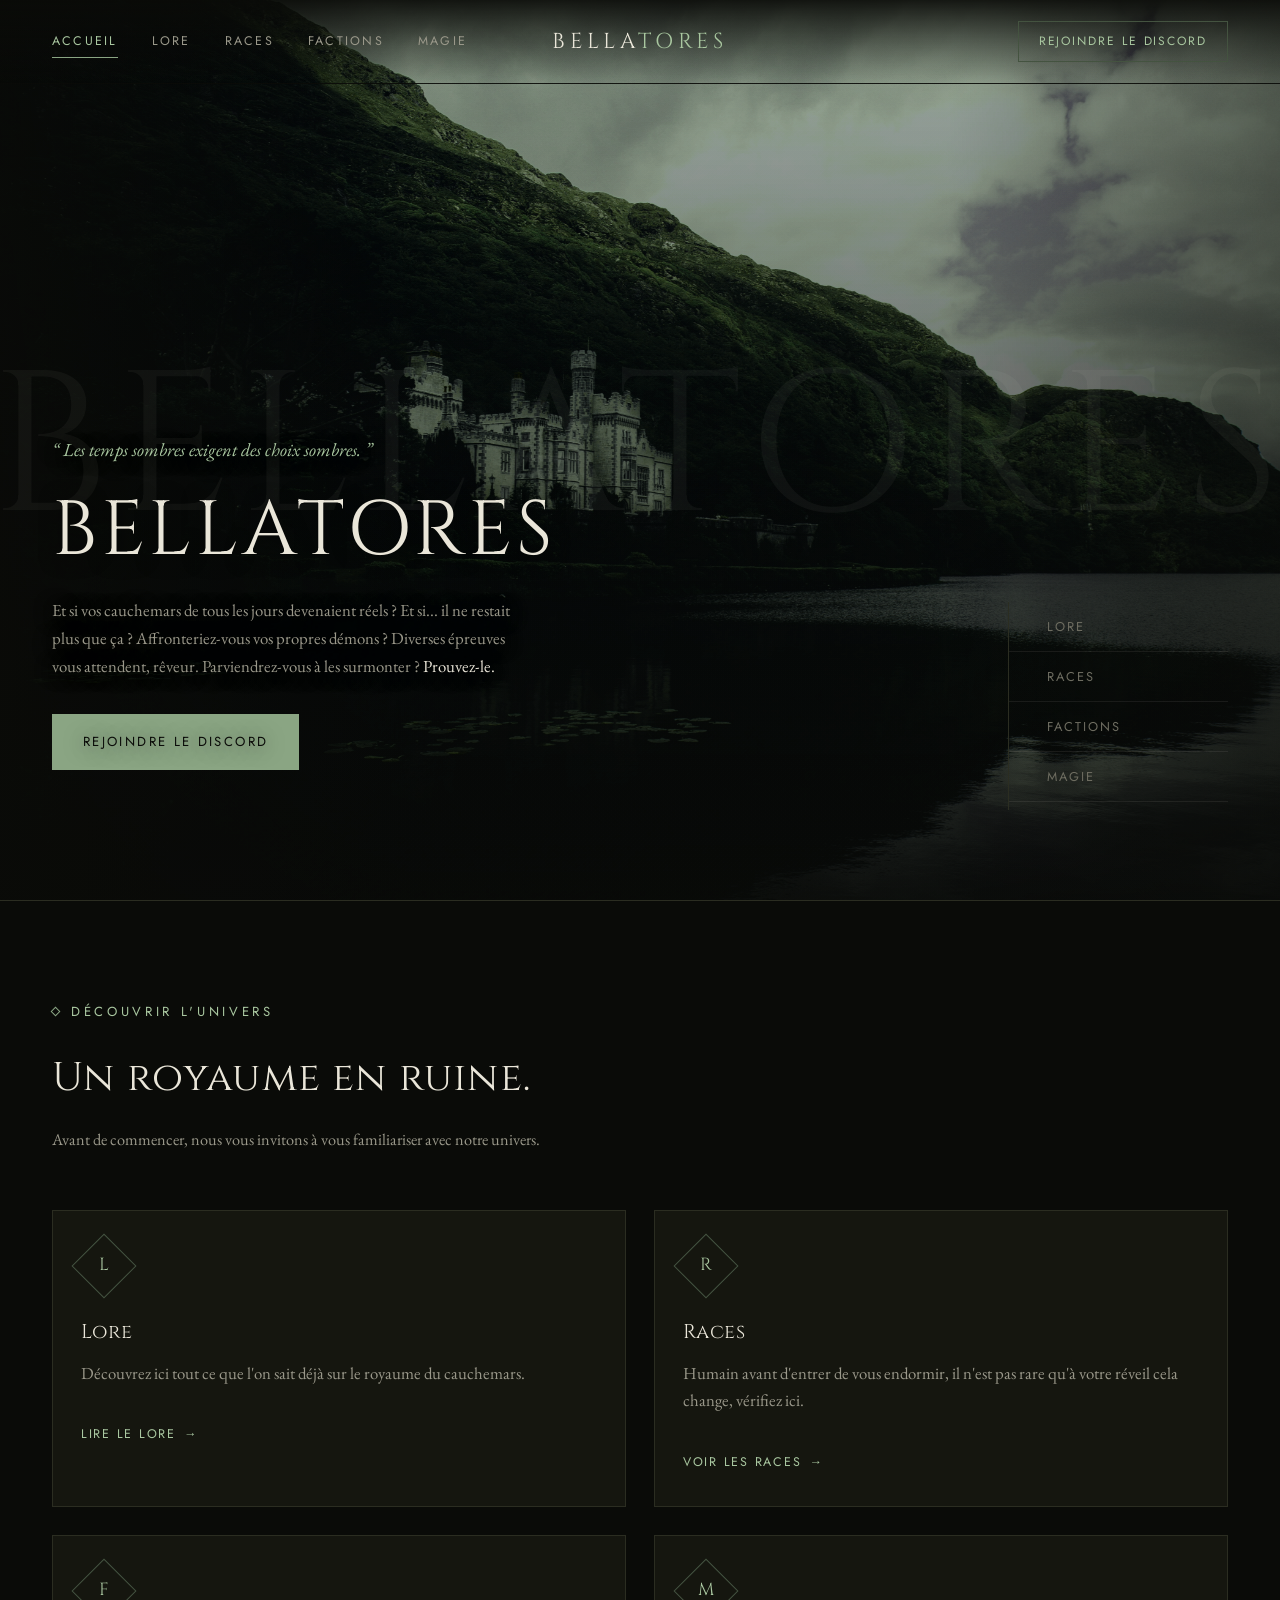
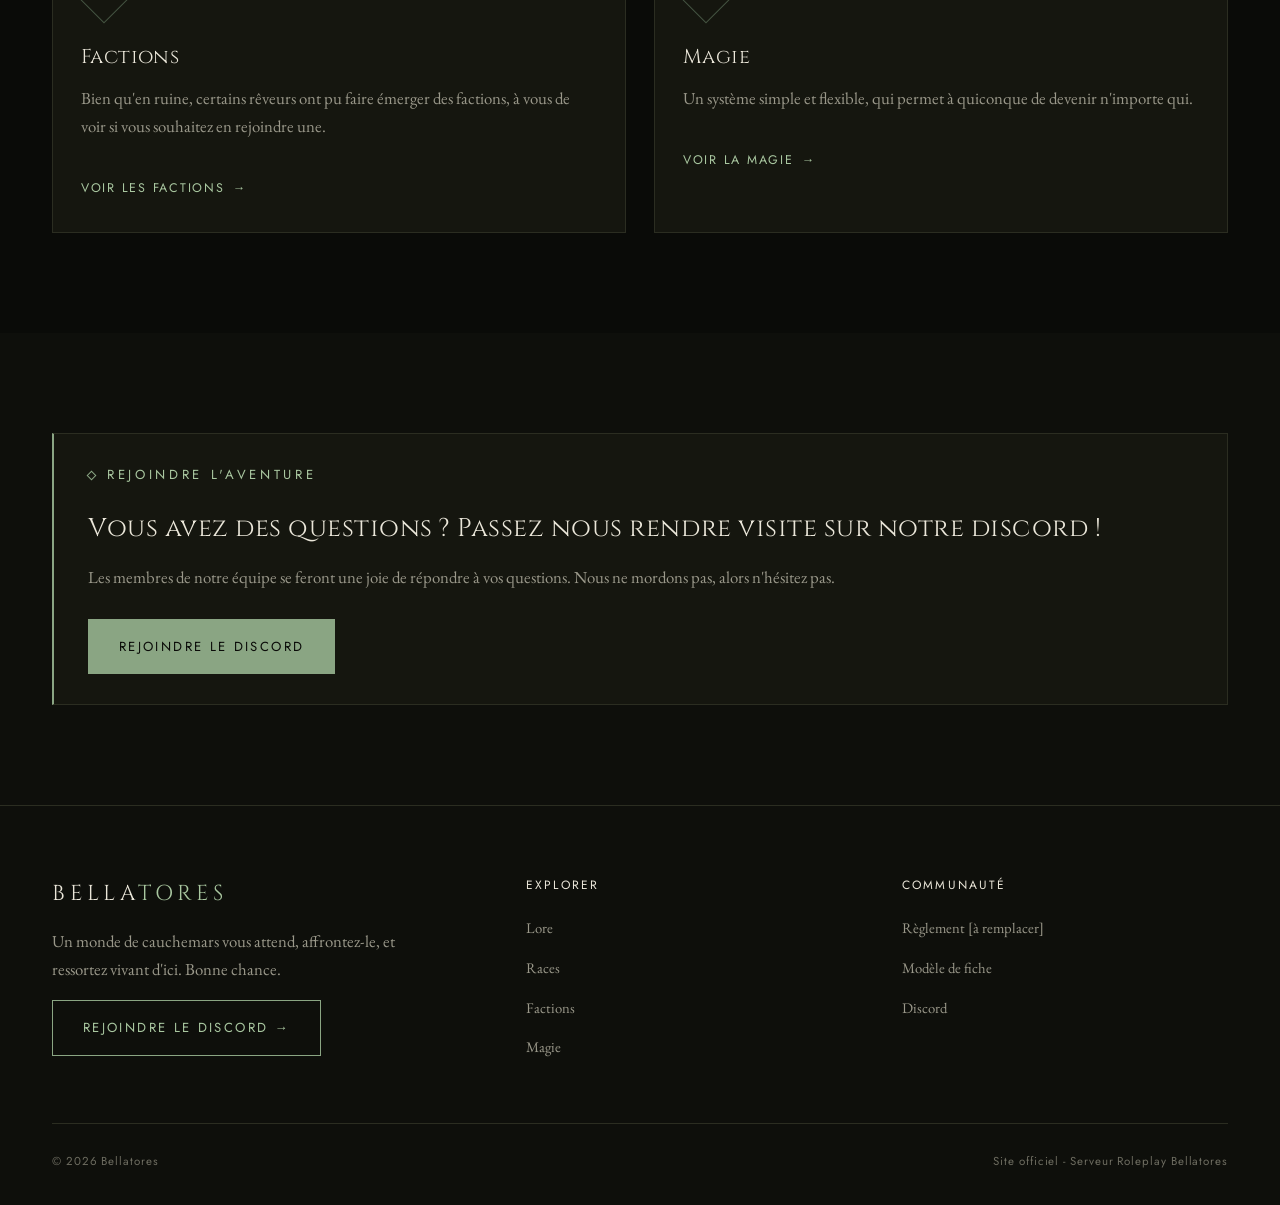
==== commit 129fb14f: "Mise à jour du footer sur toutes les pages" ====
--- a/index.html
+++ b/index.html
@@ -4,7 +4,7 @@
 <meta charset="UTF-8">
 <meta name="viewport" content="width=device-width, initial-scale=1.0">
 <title>Bellatores — Serveur RP Discord</title>
-<meta name="description" content="[Site internet de Bellatores.]">
+<meta name="description" content="[À remplacer : description courte du serveur pour les moteurs de recherche]">
 
 <link rel="preconnect" href="https://fonts.googleapis.com">
 <link rel="preconnect" href="https://fonts.gstatic.com" crossorigin>
@@ -42,9 +42,9 @@
       <p class="hero-quote">Les temps sombres exigent des choix sombres.</p>
       <h1 class="hero-title">BELLATORES</h1>
       <p class="hero-desc">
-        Et si vos cauchemars de tous les jours devenaient réels ? Et si... il ne restait plus que ça ?&nbsp;:
-        Affronteriez-vous vos propres démons ? Diverses épreuves vous attendent, rêveur.…)
-       <em>Parviendrez-vous à les surmonter ? Prouvez-le.</em>
+        Et si vos cauchemars de tous les jours devenaient réels&nbsp;? Et si... il ne restait plus que ça&nbsp;?
+        Affronteriez-vous vos propres démons&nbsp;? Diverses épreuves vous attendent, rêveur.
+        Parviendrez-vous à les surmonter&nbsp;? <em>Prouvez-le.</em>
       </p>
       <a class="btn" href="#" target="_blank" rel="noopener">Rejoindre le Discord</a>
     </div>
@@ -63,36 +63,36 @@
   <div class="container">
     <div class="section-head reveal">
       <div class="eyebrow"><span class="mark"></span> Découvrir l'univers</div>
-      <h2 class="section-title">Quatre piliers, un seul royaume</h2>
-      <p class="section-lede">[Texte à remplacer] Une courte phrase d'intro qui annonce les quatre sections ci-dessous.</p>
+      <h2 class="section-title">Un royaume en ruine.</h2>
+      <p class="section-lede">Avant de commencer, nous vous invitons à vous familiariser avec notre univers.</p>
     </div>
 
     <div class="grid grid-2">
       <a class="card reveal" href="lore.html">
         <div class="card-icon"><span>L</span></div>
         <h3 class="card-title">Lore</h3>
-        <p>[Texte à remplacer] Résumé en une ou deux lignes de l'histoire du monde et de ce que le joueur va découvrir dans cette section.</p>
+        <p>Découvrez ici tout ce que l'on sait déjà sur le royaume du cauchemars.</p>
         <span class="card-link">Lire le lore <span class="arrow">→</span></span>
       </a>
 
       <a class="card reveal" href="races.html">
         <div class="card-icon"><span>R</span></div>
         <h3 class="card-title">Races</h3>
-        <p>[Texte à remplacer] Résumé en une ou deux lignes des peuples jouables et de ce qui les distingue.</p>
+        <p>Humain avant d'entrer de vous endormir, il n'est pas rare qu'à votre réveil cela change, vérifiez ici.</p>
         <span class="card-link">Voir les races <span class="arrow">→</span></span>
       </a>
 
       <a class="card reveal" href="factions.html">
         <div class="card-icon"><span>F</span></div>
         <h3 class="card-title">Factions</h3>
-        <p>[Texte à remplacer] Résumé en une ou deux lignes des maisons, ordres ou clans que les joueurs peuvent rejoindre.</p>
+        <p>Bien qu'en ruine, certains rêveurs ont pu faire émerger des factions, à vous de voir si vous souhaitez en rejoindre une.</p>
         <span class="card-link">Voir les factions <span class="arrow">→</span></span>
       </a>
 
       <a class="card reveal" href="magie.html">
         <div class="card-icon"><span>M</span></div>
         <h3 class="card-title">Magie</h3>
-        <p>[Texte à remplacer] Résumé en une ou deux lignes du système de magie et de ses règles principales.</p>
+        <p>Un système simple et flexible, qui permet à quiconque de devenir n'importe qui.</p>
         <span class="card-link">Voir la magie <span class="arrow">→</span></span>
       </a>
     </div>
@@ -104,8 +104,8 @@
   <div class="container">
     <div class="callout reveal">
       <div class="eyebrow"><span class="mark"></span> Rejoindre l'aventure</div>
-      <h2 class="card-title" style="font-size:1.6rem; margin-bottom:14px;">[Titre d'accroche à remplacer]</h2>
-      <p>[Texte à remplacer] Explique en quelques phrases comment rejoindre le serveur, s'il y a une fiche de personnage à remplir, un système de candidature, ou si l'accès est libre.</p>
+      <h2 class="card-title" style="font-size:1.6rem; margin-bottom:14px;">Vous avez des questions&nbsp;? Passez nous rendre visite sur notre discord&nbsp;!</h2>
+      <p>Les membres de notre équipe se feront une joie de répondre à vos questions. Nous ne mordons pas, alors n'hésitez pas.</p>
       <a class="btn" href="#" target="_blank" rel="noopener" style="margin-top:10px;">Rejoindre le Discord</a>
     </div>
   </div>
@@ -116,7 +116,7 @@
     <div class="footer-top">
       <div class="footer-brand">
         <a class="brand" href="index.html">BELLA<span>TORES</span></a>
-        <p class="footer-desc">[Texte à remplacer] Une phrase d'accroche courte sur l'ambiance du serveur, reprise dans le pied de page de chaque section.</p>
+        <p class="footer-desc">Un monde de cauchemars vous attend, affrontez-le, et ressortez vivant d'ici. Bonne chance.</p>
         <a class="btn btn-ghost" href="#" target="_blank" rel="noopener">Rejoindre le Discord →</a>
       </div>
       <div>
@@ -132,14 +132,14 @@
         <div class="footer-col-title">Communauté</div>
         <ul class="footer-links">
           <li><a href="#">Règlement [à remplacer]</a></li>
-          <li><a href="#">Candidature [à remplacer]</a></li>
+          <li><a href="#">Modèle de fiche</a></li>
           <li><a href="#" target="_blank" rel="noopener">Discord</a></li>
         </ul>
       </div>
     </div>
     <div class="footer-bottom">
-      <span>© 2026 Bellatores — [texte à remplacer]</span>
-      <span>Site non officiel — serveur de roleplay Discord</span>
+      <span>© 2026 Bellatores</span>
+      <span>Site officiel - Serveur Roleplay Bellatores</span>
     </div>
   </div>
 </footer>
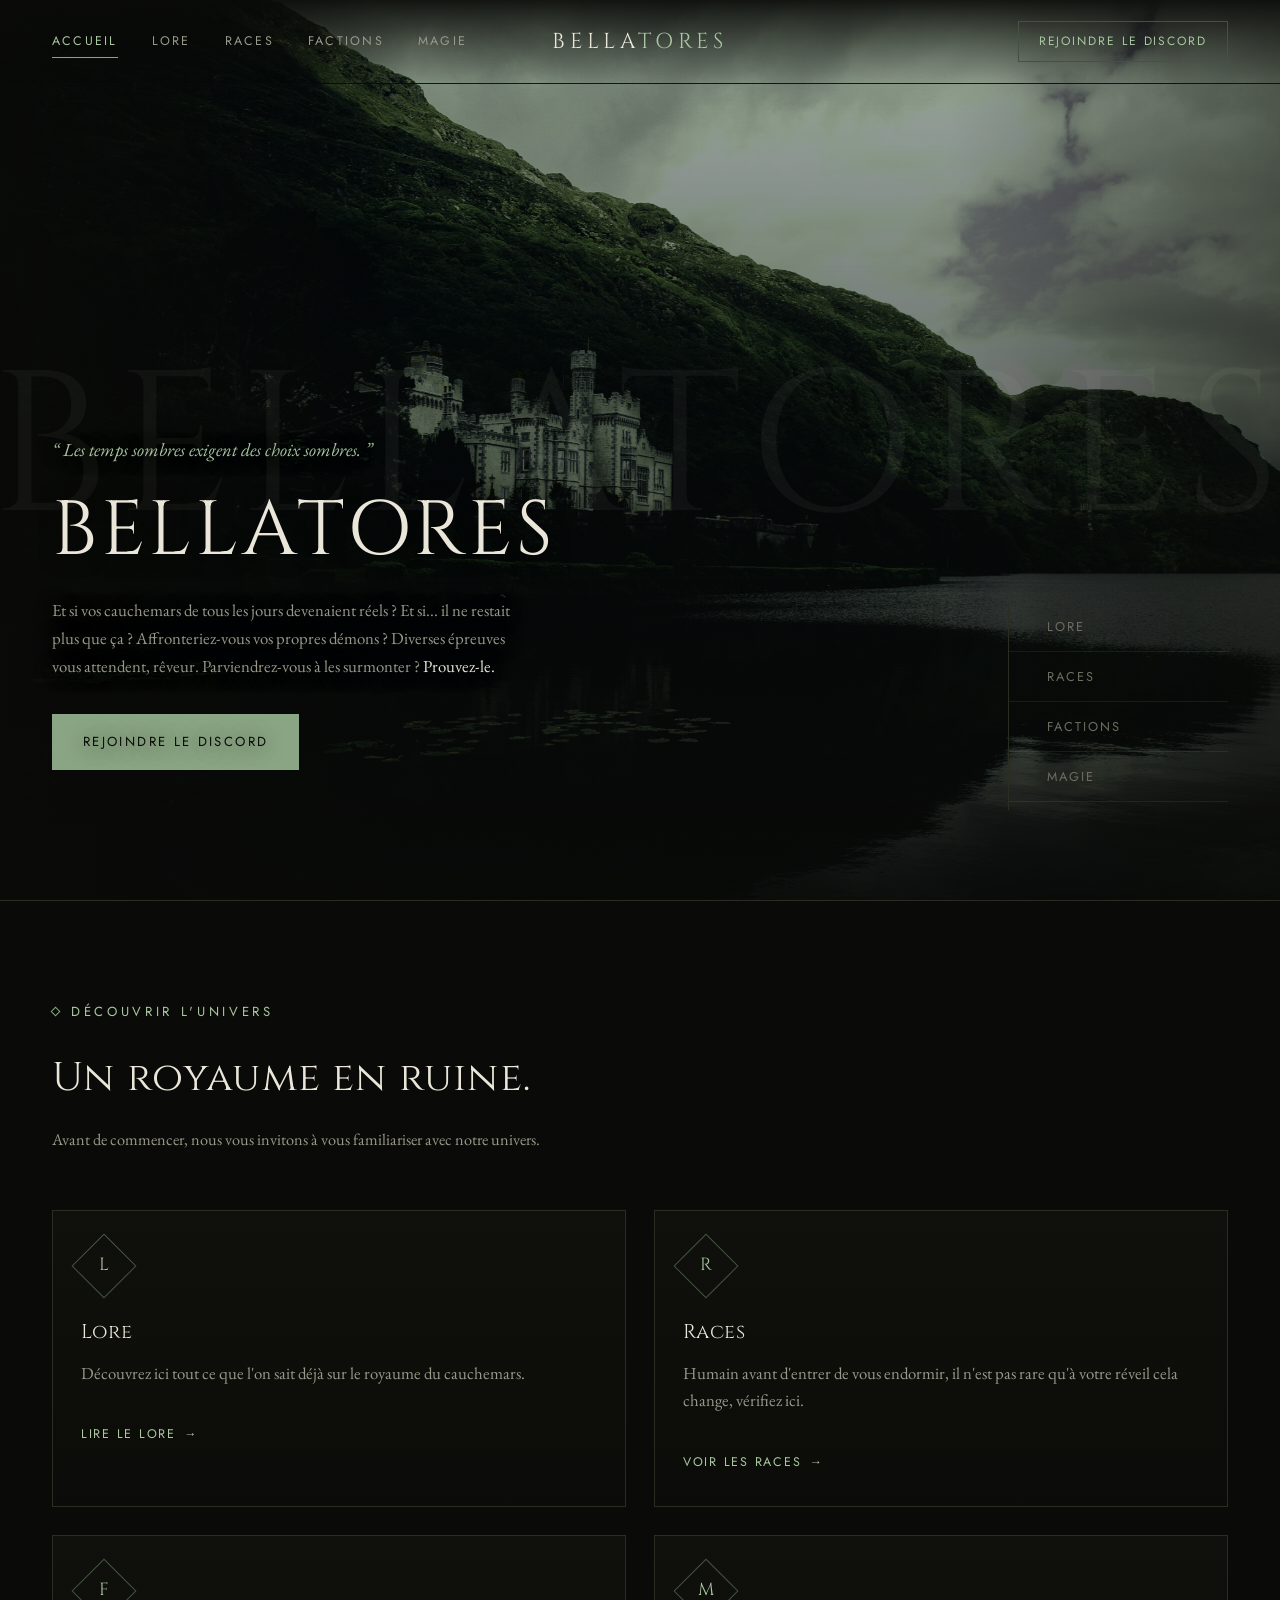
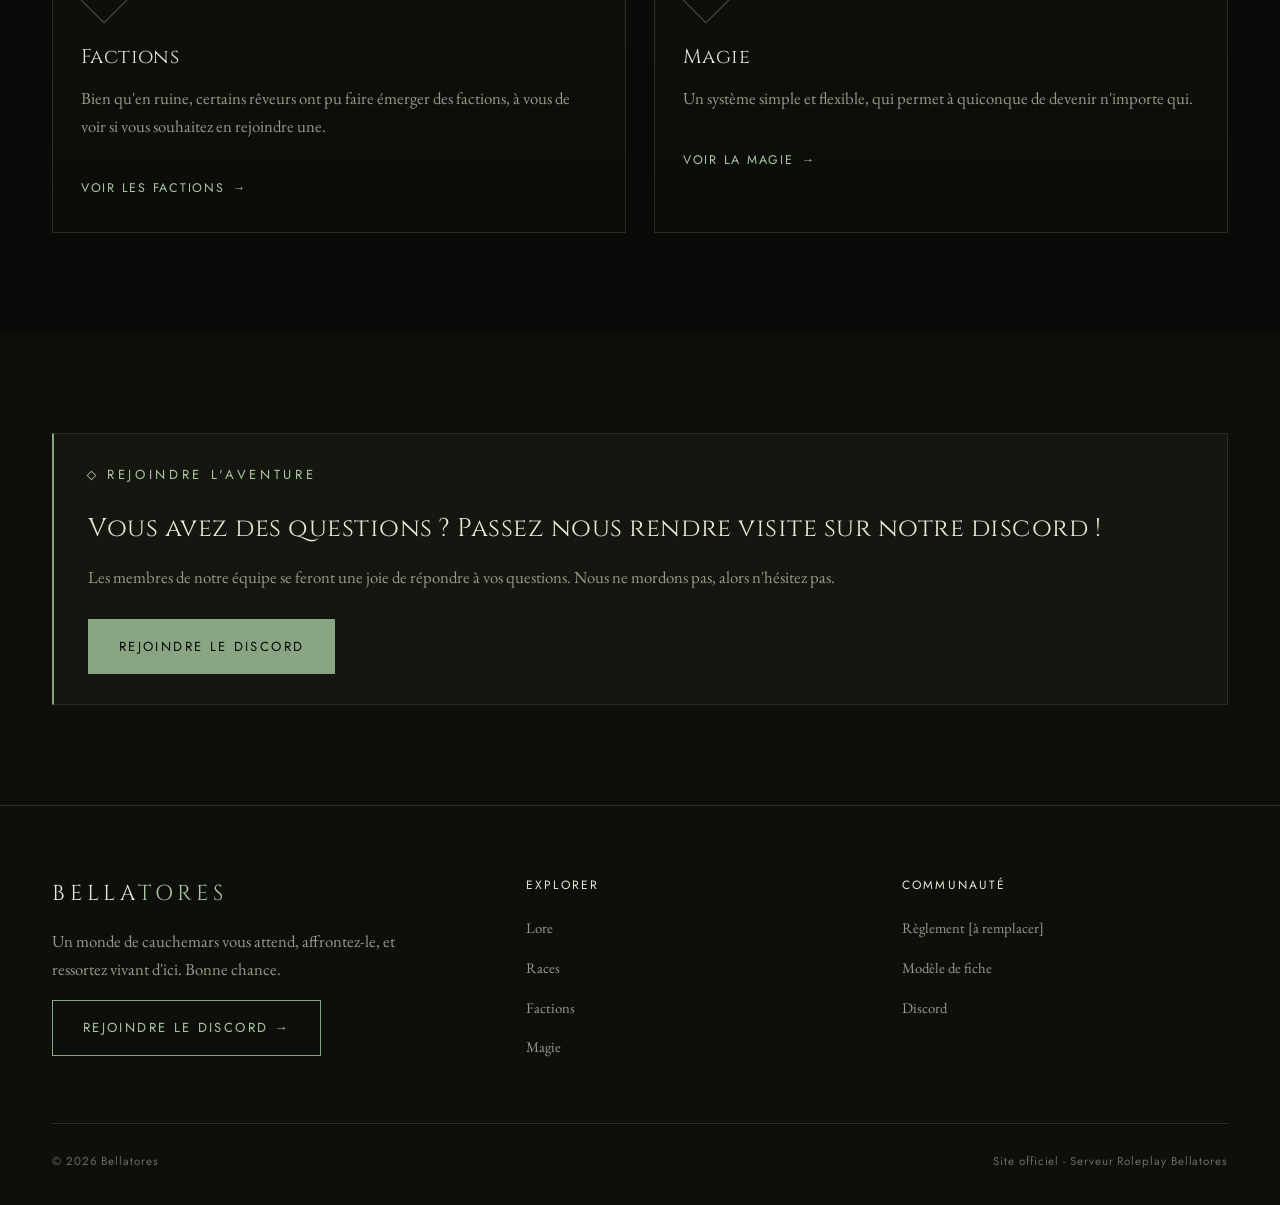
==== commit aa40dff0: "Ajout des images de fond sur les 4 cartes de l'accueil" ====
--- a/index.html
+++ b/index.html
@@ -69,31 +69,47 @@
 
     <div class="grid grid-2">
       <a class="card reveal" href="lore.html">
-        <div class="card-icon"><span>L</span></div>
-        <h3 class="card-title">Lore</h3>
-        <p>Découvrez ici tout ce que l'on sait déjà sur le royaume du cauchemars.</p>
-        <span class="card-link">Lire le lore <span class="arrow">→</span></span>
+        <div class="card-bg" style="background-image:url('img/card-lore.jpg')"></div>
+        <div class="card-fade"></div>
+        <div class="card-body">
+          <div class="card-icon"><span>L</span></div>
+          <h3 class="card-title">Lore</h3>
+          <p>Découvrez ici tout ce que l'on sait déjà sur le royaume du cauchemars.</p>
+          <span class="card-link">Lire le lore <span class="arrow">→</span></span>
+        </div>
       </a>
 
       <a class="card reveal" href="races.html">
-        <div class="card-icon"><span>R</span></div>
-        <h3 class="card-title">Races</h3>
-        <p>Humain avant d'entrer de vous endormir, il n'est pas rare qu'à votre réveil cela change, vérifiez ici.</p>
-        <span class="card-link">Voir les races <span class="arrow">→</span></span>
+        <div class="card-bg" style="background-image:url('img/card-races.jpg')"></div>
+        <div class="card-fade"></div>
+        <div class="card-body">
+          <div class="card-icon"><span>R</span></div>
+          <h3 class="card-title">Races</h3>
+          <p>Humain avant d'entrer de vous endormir, il n'est pas rare qu'à votre réveil cela change, vérifiez ici.</p>
+          <span class="card-link">Voir les races <span class="arrow">→</span></span>
+        </div>
       </a>
 
       <a class="card reveal" href="factions.html">
-        <div class="card-icon"><span>F</span></div>
-        <h3 class="card-title">Factions</h3>
-        <p>Bien qu'en ruine, certains rêveurs ont pu faire émerger des factions, à vous de voir si vous souhaitez en rejoindre une.</p>
-        <span class="card-link">Voir les factions <span class="arrow">→</span></span>
+        <div class="card-bg" style="background-image:url('img/card-factions.jpg')"></div>
+        <div class="card-fade"></div>
+        <div class="card-body">
+          <div class="card-icon"><span>F</span></div>
+          <h3 class="card-title">Factions</h3>
+          <p>Bien qu'en ruine, certains rêveurs ont pu faire émerger des factions, à vous de voir si vous souhaitez en rejoindre une.</p>
+          <span class="card-link">Voir les factions <span class="arrow">→</span></span>
+        </div>
       </a>
 
       <a class="card reveal" href="magie.html">
-        <div class="card-icon"><span>M</span></div>
-        <h3 class="card-title">Magie</h3>
-        <p>Un système simple et flexible, qui permet à quiconque de devenir n'importe qui.</p>
-        <span class="card-link">Voir la magie <span class="arrow">→</span></span>
+        <div class="card-bg" style="background-image:url('img/card-magie.jpg')"></div>
+        <div class="card-fade"></div>
+        <div class="card-body">
+          <div class="card-icon"><span>M</span></div>
+          <h3 class="card-title">Magie</h3>
+          <p>Un système simple et flexible, qui permet à quiconque de devenir n'importe qui.</p>
+          <span class="card-link">Voir la magie <span class="arrow">→</span></span>
+        </div>
       </a>
     </div>
   </div>
--- a/style.css
+++ b/style.css
@@ -13,6 +13,7 @@
   --void-rgb:    10,11,8;   /* même couleur, en RGB pour les dégradés semi-transparents */
   --void-2:      #0e0f0b;   /* fond secondaire (sections alternées) */
   --charcoal:    #15160f;   /* panneaux / cartes */
+  --charcoal-rgb: 21,22,15; /* même couleur, en RGB pour le fondu des cartes */
   --charcoal-2:  #1c1e16;   /* panneaux au survol */
   --line:        #2b2d21;   /* traits fins, séparateurs */
   --line-soft:   rgba(234,230,217,0.08);
@@ -445,6 +446,8 @@
 
 /* carte générique */
 .card{
+  position: relative;
+  overflow: hidden;
   background: var(--charcoal);
   border: 1px solid var(--line);
   padding: 32px 28px;
@@ -454,6 +457,34 @@
   border-color: var(--moss-dim);
   background: var(--charcoal-2);
   transform: translateY(-4px);
+}
+
+/* image de fond optionnelle sur une carte (ex: les 4 piliers de l'accueil) */
+.card-bg{
+  position: absolute;
+  inset: 0;
+  z-index: 0;
+  background-size: cover;
+  background-position: center;
+  filter: grayscale(0.3) sepia(0.25) hue-rotate(65deg) saturate(1.1) brightness(0.42) contrast(1.1);
+  transition: transform 0.5s var(--ease), filter 0.5s var(--ease);
+}
+.card:hover .card-bg{
+  transform: scale(1.06);
+  filter: grayscale(0.25) sepia(0.22) hue-rotate(65deg) saturate(1.15) brightness(0.52) contrast(1.12);
+}
+.card-fade{
+  position: absolute;
+  inset: 0;
+  z-index: 1;
+  pointer-events: none;
+  background: linear-gradient(180deg,
+    rgba(var(--void-rgb), 0.5) 0%,
+    rgba(var(--void-rgb), 0.88) 100%);
+}
+.card-body{
+  position: relative;
+  z-index: 2;
 }
 .card-icon{
   width: 46px; height: 46px;
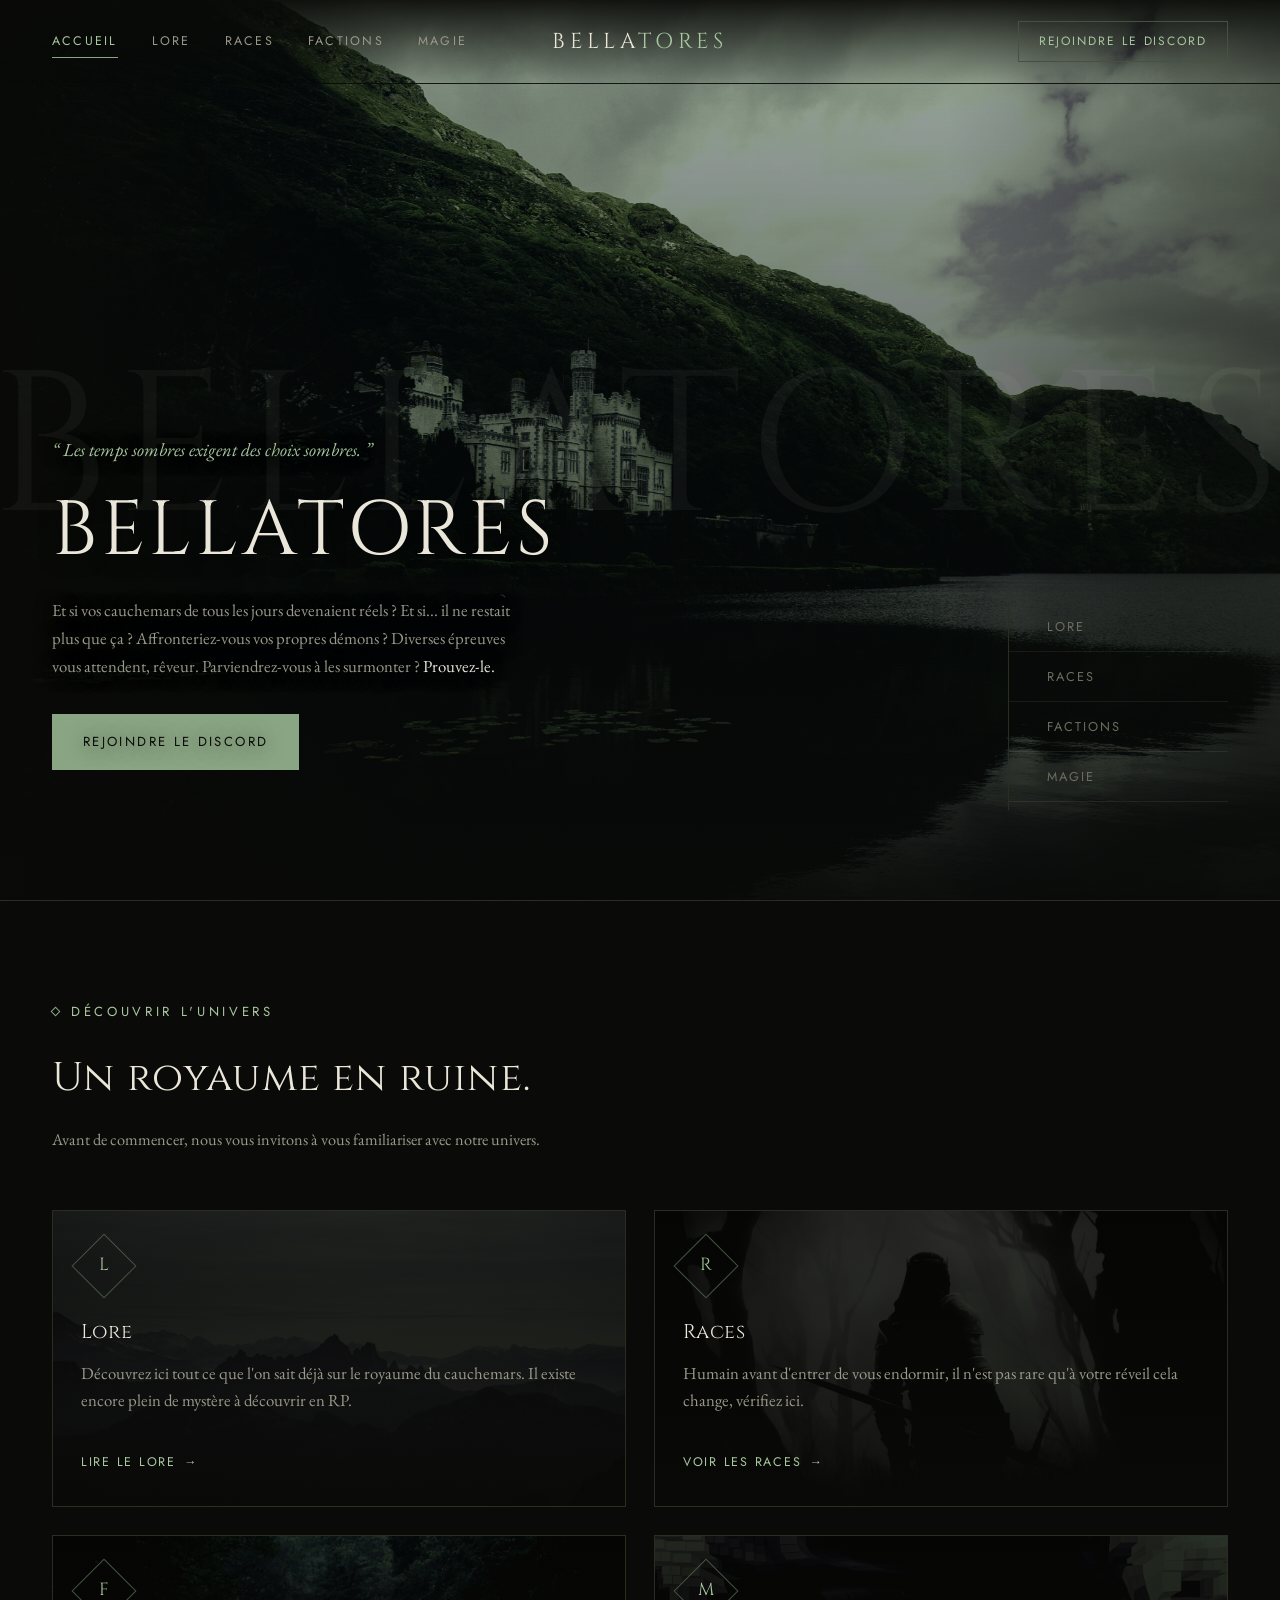
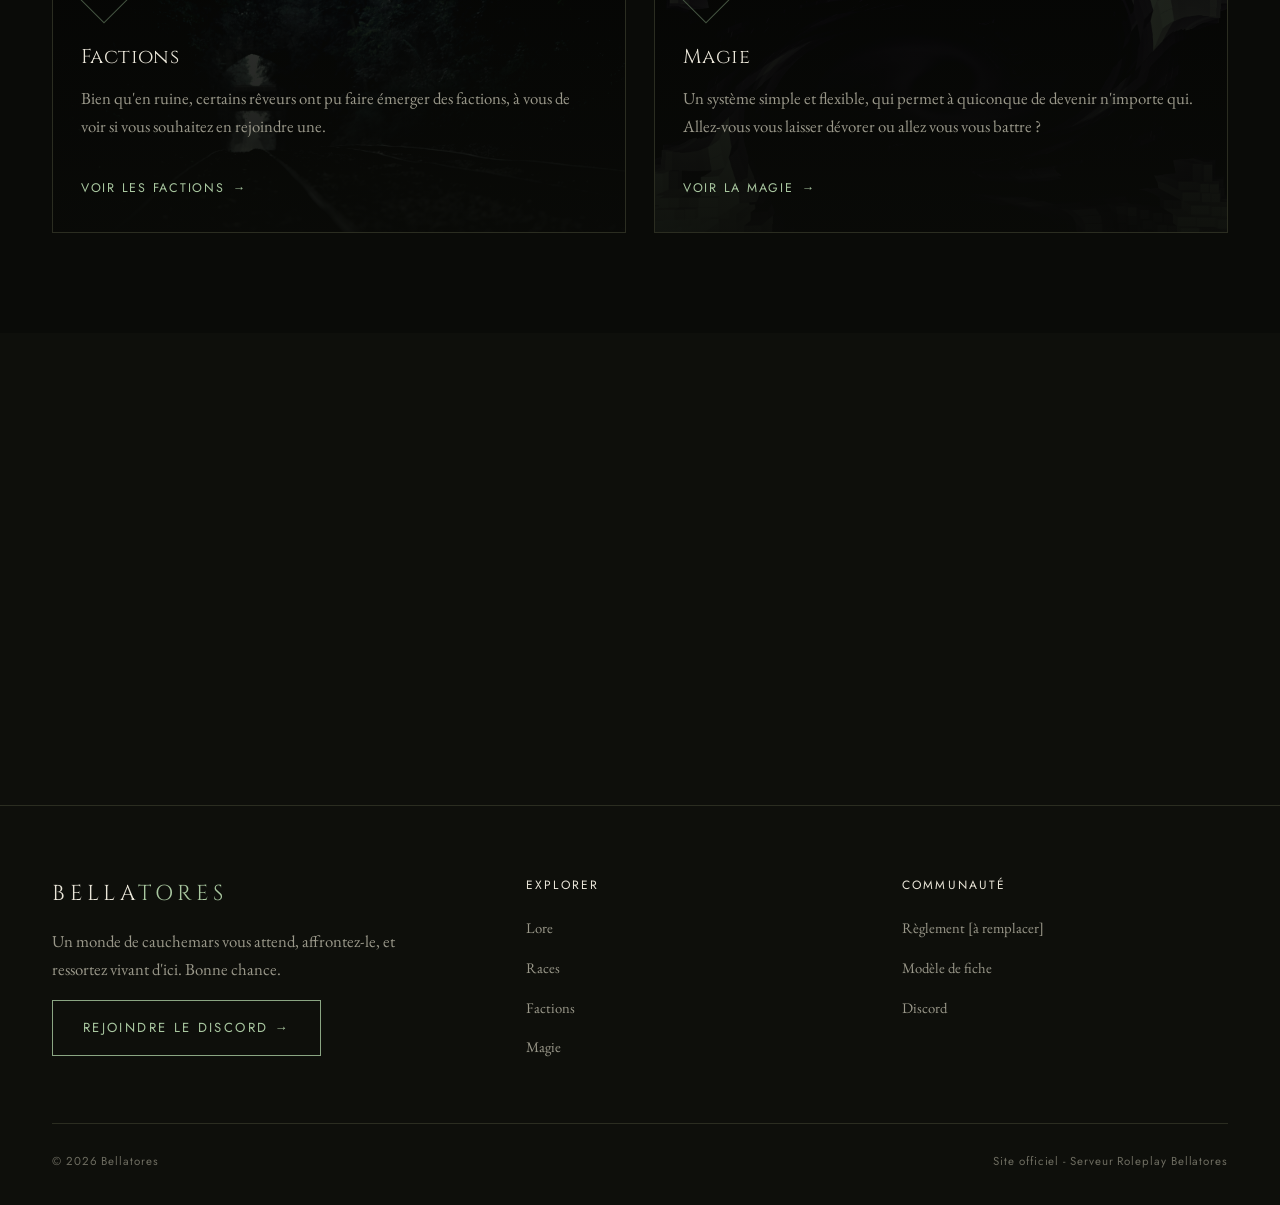
==== commit 8e66d124: "Ajout des images de fond sur les 4 cartes de l'accueil" ====
--- a/index.html
+++ b/index.html
@@ -74,7 +74,7 @@
         <div class="card-body">
           <div class="card-icon"><span>L</span></div>
           <h3 class="card-title">Lore</h3>
-          <p>Découvrez ici tout ce que l'on sait déjà sur le royaume du cauchemars.</p>
+          <p>Découvrez ici tout ce que l'on sait déjà sur le royaume du cauchemars. Il existe encore plein de mystère à découvrir en RP.</p>
           <span class="card-link">Lire le lore <span class="arrow">→</span></span>
         </div>
       </a>
@@ -107,7 +107,7 @@
         <div class="card-body">
           <div class="card-icon"><span>M</span></div>
           <h3 class="card-title">Magie</h3>
-          <p>Un système simple et flexible, qui permet à quiconque de devenir n'importe qui.</p>
+          <p>Un système simple et flexible, qui permet à quiconque de devenir n'importe qui. Allez-vous vous laisser dévorer ou allez vous vous battre ?</p>
           <span class="card-link">Voir la magie <span class="arrow">→</span></span>
         </div>
       </a>
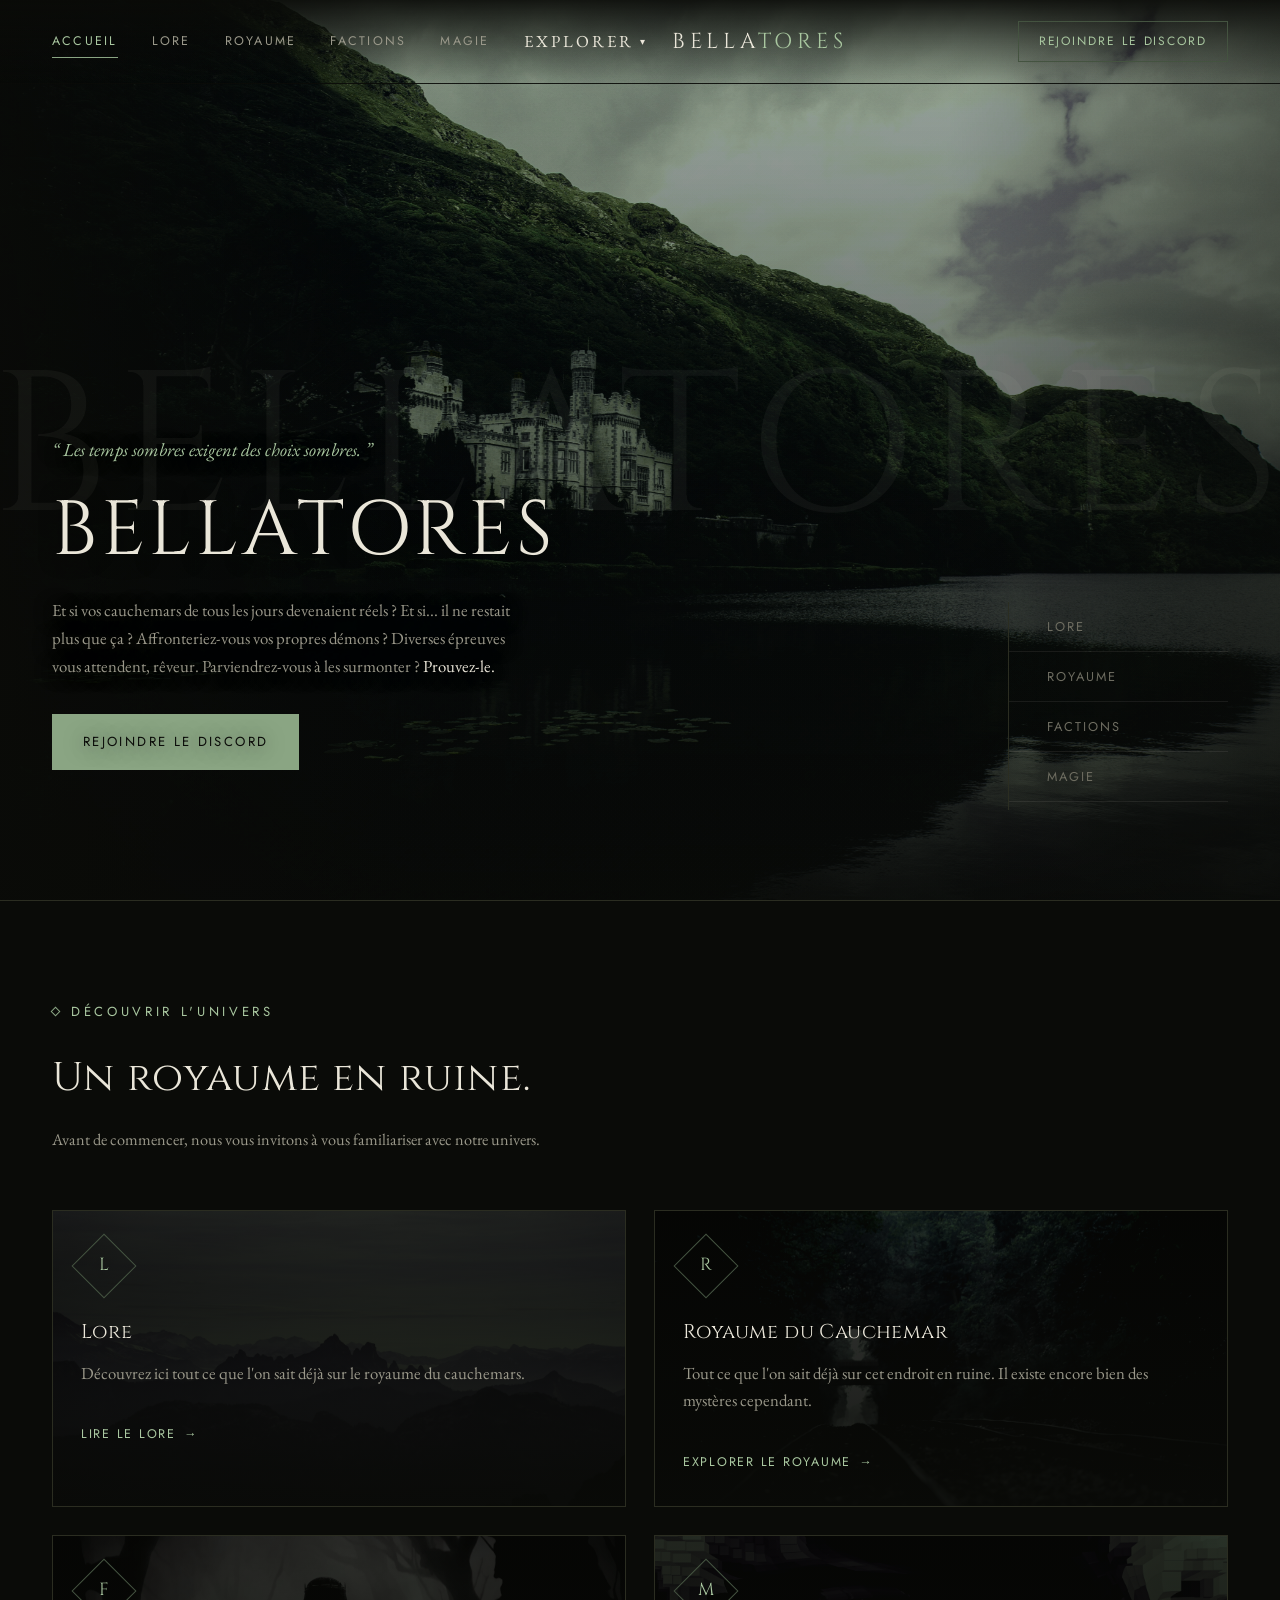
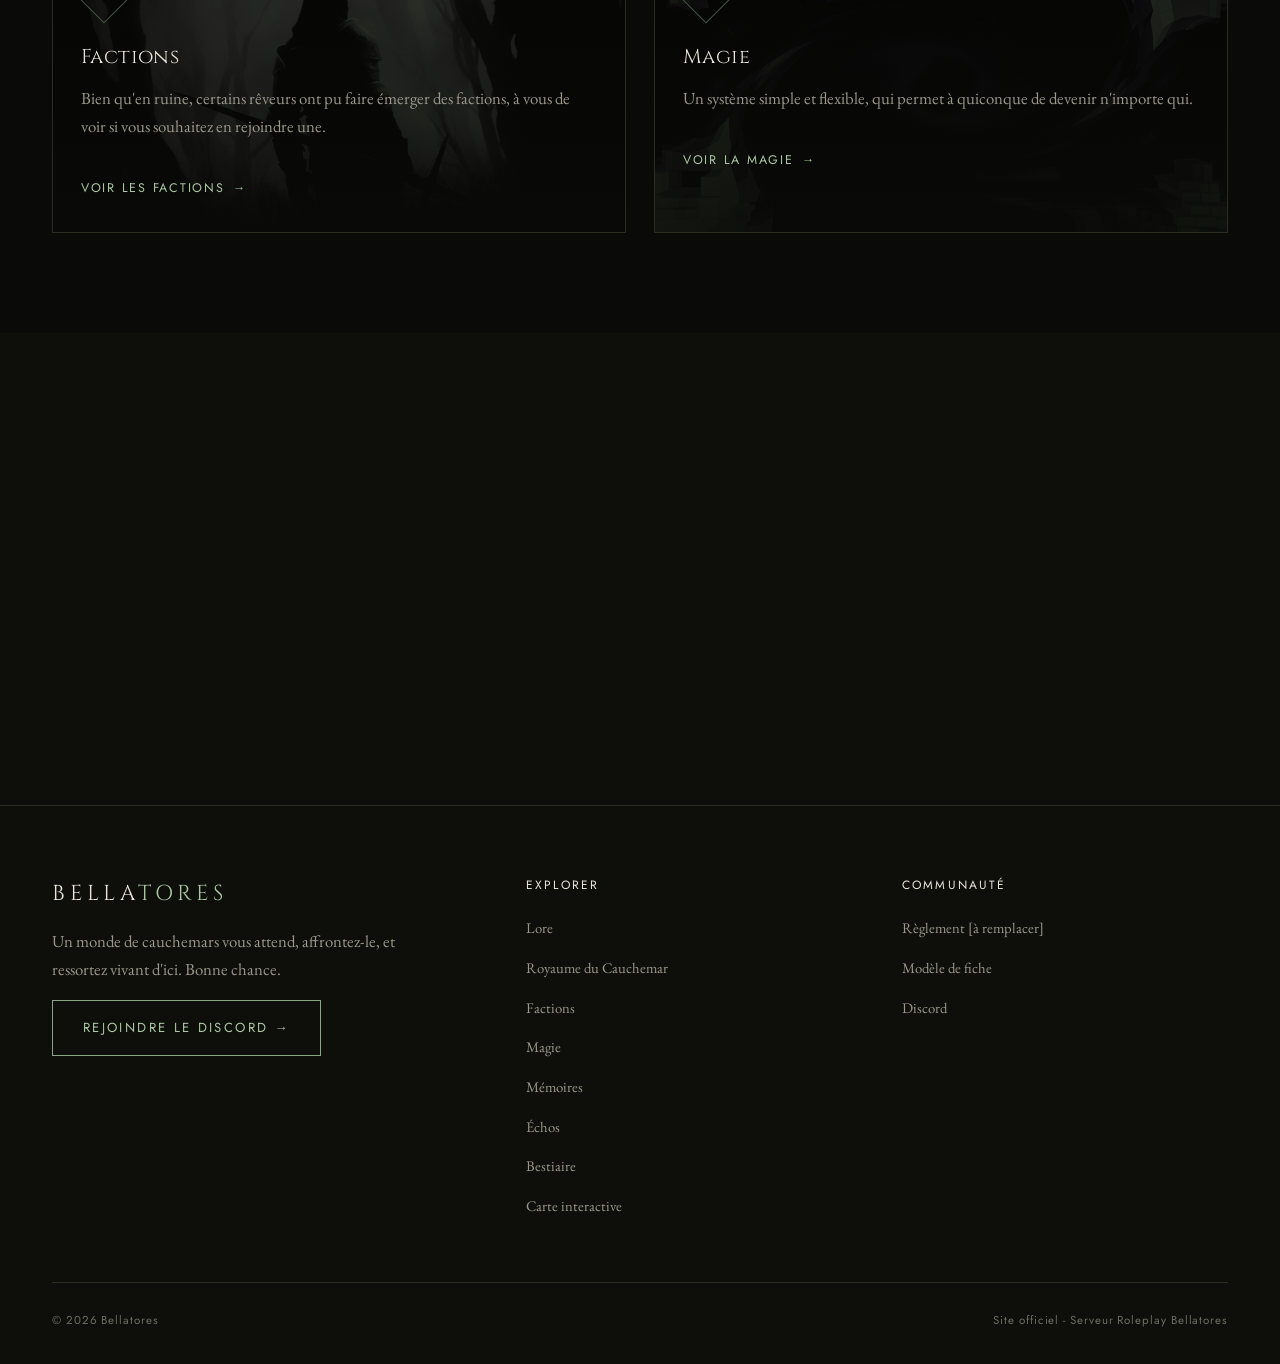
==== commit a426012c: "Ajout Royaume du Cauchemar, Memoires, Echos, Bestiaire, Carte interactive" ====
--- a/index.html
+++ b/index.html
@@ -18,9 +18,18 @@
     <nav class="nav-group" id="navGroup">
       <a class="nav-link" href="index.html">Accueil</a>
       <a class="nav-link" href="lore.html">Lore</a>
-      <a class="nav-link" href="races.html">Races</a>
+      <a class="nav-link" href="royaume.html">Royaume</a>
       <a class="nav-link" href="factions.html">Factions</a>
       <a class="nav-link" href="magie.html">Magie</a>
+      <div class="nav-item">
+        <button class="nav-link nav-dropdown-trigger" type="button" aria-expanded="false" aria-haspopup="true">Explorer <span class="caret">&#9662;</span></button>
+        <div class="nav-dropdown">
+          <a class="nav-dropdown-link" href="memoires.html">M&eacute;moires</a>
+          <a class="nav-dropdown-link" href="echos.html">&Eacute;chos</a>
+          <a class="nav-dropdown-link" href="bestiaire.html">Bestiaire</a>
+          <a class="nav-dropdown-link" href="carte-interactive.html">Carte interactive</a>
+        </div>
+      </div>
     </nav>
     <a class="brand" href="index.html">BELLA<span>TORES</span></a>
     <div class="nav-right">
@@ -51,7 +60,7 @@
 
     <nav class="hero-index" aria-label="Sections du site">
       <a href="lore.html"><span class="idx-arrow">›</span> Lore</a>
-      <a href="races.html"><span class="idx-arrow">›</span> Races</a>
+      <a href="royaume.html"><span class="idx-arrow">›</span> Royaume</a>
       <a href="factions.html"><span class="idx-arrow">›</span> Factions</a>
       <a href="magie.html"><span class="idx-arrow">›</span> Magie</a>
     </nav>
@@ -74,19 +83,19 @@
         <div class="card-body">
           <div class="card-icon"><span>L</span></div>
           <h3 class="card-title">Lore</h3>
-          <p>Découvrez ici tout ce que l'on sait déjà sur le royaume du cauchemars. Il existe encore plein de mystère à découvrir en RP.</p>
+          <p>Découvrez ici tout ce que l'on sait déjà sur le royaume du cauchemars.</p>
           <span class="card-link">Lire le lore <span class="arrow">→</span></span>
         </div>
       </a>
 
-      <a class="card reveal" href="races.html">
-        <div class="card-bg" style="background-image:url('img/card-races.jpg')"></div>
+      <a class="card reveal" href="royaume.html">
+        <div class="card-bg" style="background-image:url('img/card-royaume.jpg')"></div>
         <div class="card-fade"></div>
         <div class="card-body">
           <div class="card-icon"><span>R</span></div>
-          <h3 class="card-title">Races</h3>
-          <p>Humain avant d'entrer de vous endormir, il n'est pas rare qu'à votre réveil cela change, vérifiez ici.</p>
-          <span class="card-link">Voir les races <span class="arrow">→</span></span>
+          <h3 class="card-title">Royaume du Cauchemar</h3>
+          <p>Tout ce que l'on sait déjà sur cet endroit en ruine. Il existe encore bien des mystères cependant.</p>
+          <span class="card-link">Explorer le royaume <span class="arrow">→</span></span>
         </div>
       </a>
 
@@ -107,7 +116,7 @@
         <div class="card-body">
           <div class="card-icon"><span>M</span></div>
           <h3 class="card-title">Magie</h3>
-          <p>Un système simple et flexible, qui permet à quiconque de devenir n'importe qui. Allez-vous vous laisser dévorer ou allez vous vous battre ?</p>
+          <p>Un système simple et flexible, qui permet à quiconque de devenir n'importe qui.</p>
           <span class="card-link">Voir la magie <span class="arrow">→</span></span>
         </div>
       </a>
@@ -139,9 +148,13 @@
         <div class="footer-col-title">Explorer</div>
         <ul class="footer-links">
           <li><a href="lore.html">Lore</a></li>
-          <li><a href="races.html">Races</a></li>
+          <li><a href="royaume.html">Royaume du Cauchemar</a></li>
           <li><a href="factions.html">Factions</a></li>
           <li><a href="magie.html">Magie</a></li>
+          <li><a href="memoires.html">M&eacute;moires</a></li>
+          <li><a href="echos.html">&Eacute;chos</a></li>
+          <li><a href="bestiaire.html">Bestiaire</a></li>
+          <li><a href="carte-interactive.html">Carte interactive</a></li>
         </ul>
       </div>
       <div>
--- a/style.css
+++ b/style.css
@@ -222,6 +222,56 @@
   color: var(--parchment);
 }
 .nav-toggle svg{ width: 18px; height: 18px; }
+
+/* menu déroulant "Explorer" dans la nav */
+.nav-item{ position: relative; }
+.nav-dropdown-trigger{
+  background: none;
+  border: none;
+  padding: 6px 0;
+  font: inherit;
+  color: inherit;
+  display: inline-flex;
+  align-items: center;
+  gap: 6px;
+}
+.caret{ font-size: 0.6rem; transition: transform 0.25s var(--ease); }
+.nav-item:hover .caret,
+.nav-item.is-open .caret{ transform: rotate(180deg); }
+
+.nav-dropdown{
+  position: absolute;
+  top: calc(100% + 16px);
+  left: 50%;
+  transform: translateX(-50%) translateY(-8px);
+  background: var(--charcoal);
+  border: 1px solid var(--line);
+  min-width: 210px;
+  padding: 10px 0;
+  opacity: 0;
+  visibility: hidden;
+  transition: opacity 0.25s var(--ease), transform 0.25s var(--ease), visibility 0.25s;
+  z-index: 50;
+}
+.nav-item:hover .nav-dropdown,
+.nav-item:focus-within .nav-dropdown,
+.nav-item.is-open .nav-dropdown{
+  opacity: 1;
+  visibility: visible;
+  transform: translateX(-50%) translateY(0);
+}
+.nav-dropdown-link{
+  display: block;
+  padding: 11px 22px;
+  font-family: var(--font-utility);
+  font-size: 0.76rem;
+  letter-spacing: 0.14em;
+  text-transform: uppercase;
+  color: var(--mist);
+  white-space: nowrap;
+  transition: color 0.2s var(--ease), background 0.2s var(--ease);
+}
+.nav-dropdown-link:hover{ color: var(--parchment); background: rgba(138,165,131,0.08); }
 
 /* ---------- 5. Image de fond intégrée (parallax texte/fond) ---------- */
 /* .scene-bg  : l'image, teintée pour coller à la palette du site.
@@ -672,7 +722,89 @@
 }
 .reveal.is-visible{ opacity: 1; transform: translateY(0); }
 
-/* ---------- 15. Responsive ---------- */
+/* ---------- 15. Carte interactive ---------- */
+.map-wrap{
+  position: relative;
+  width: 100%;
+  aspect-ratio: 16 / 9;
+  background: var(--charcoal);
+  border: 1px solid var(--line);
+  overflow: hidden;
+  margin-bottom: 28px;
+}
+.map-image{
+  position: absolute;
+  inset: 0;
+  background-size: cover;
+  background-position: center;
+  filter: grayscale(0.25) sepia(0.3) hue-rotate(65deg) saturate(1.1) brightness(0.55) contrast(1.15);
+}
+.map-pin{
+  position: absolute;
+  transform: translate(-50%, -50%);
+  width: 26px; height: 26px;
+  border: none;
+  background: none;
+  padding: 0;
+  cursor: pointer;
+  display: flex;
+  align-items: center;
+  justify-content: center;
+}
+.map-pin::before{
+  content: "";
+  position: absolute;
+  inset: -8px;
+  border-radius: 50%;
+  background: rgba(138, 165, 131, 0.35);
+  animation: map-pin-pulse 2.4s ease-out infinite;
+}
+.map-pin-dot{
+  width: 12px; height: 12px;
+  background: var(--moss);
+  border: 2px solid var(--parchment);
+  border-radius: 50%;
+  transform: rotate(45deg);
+  transition: transform 0.25s var(--ease), background 0.25s var(--ease);
+}
+.map-pin:hover .map-pin-dot,
+.map-pin.is-active .map-pin-dot{
+  background: var(--moss-bright);
+  transform: rotate(45deg) scale(1.35);
+}
+@keyframes map-pin-pulse{
+  0%{ transform: scale(0.5); opacity: 0.9; }
+  100%{ transform: scale(1.6); opacity: 0; }
+}
+.map-info{
+  border: 1px solid var(--line);
+  border-left: 2px solid var(--moss);
+  background: var(--charcoal);
+  padding: 28px 32px;
+}
+.map-info-title{
+  font-family: var(--font-display);
+  font-size: 1.3rem;
+  color: var(--parchment);
+  margin-bottom: 10px;
+}
+.map-info-desc{ margin: 0; }
+.map-legend{
+  display: flex;
+  align-items: center;
+  gap: 10px;
+  margin-bottom: 18px;
+  font-family: var(--font-utility);
+  font-size: 0.78rem;
+  letter-spacing: 0.1em;
+  text-transform: uppercase;
+  color: var(--mist-dim);
+}
+.map-legend .map-pin-dot{
+  position: static;
+  transform: rotate(45deg);
+}
+/* ---------- 16. Responsive ---------- */
 @media (max-width: 980px){
   .hero .container{ grid-template-columns: 1fr; }
   .hero-index{ display: none; }
@@ -703,6 +835,31 @@
     border-bottom: 1px solid var(--line-soft);
   }
   .nav-toggle{ display: flex; }
+  .nav-dropdown{
+    position: static;
+    opacity: 1;
+    visibility: visible;
+    transform: none;
+    background: none;
+    border: none;
+    min-width: 0;
+    padding: 0;
+    max-height: 0;
+    overflow: hidden;
+    transition: max-height 0.3s var(--ease);
+  }
+  .nav-item.is-open .nav-dropdown{ max-height: 320px; }
+  .nav-dropdown-link{
+    padding: 16px 32px 16px 46px;
+    border-bottom: 1px solid var(--line-soft);
+    color: var(--mist-dim);
+  }
+  .nav-dropdown-trigger{
+    width: 100%;
+    padding: 18px 32px;
+    border-bottom: 1px solid var(--line-soft);
+    justify-content: space-between;
+  }
   .grid-2, .grid-3{ grid-template-columns: 1fr; }
   .container{ padding: 0 22px; }
   .section{ padding: 70px 0; }
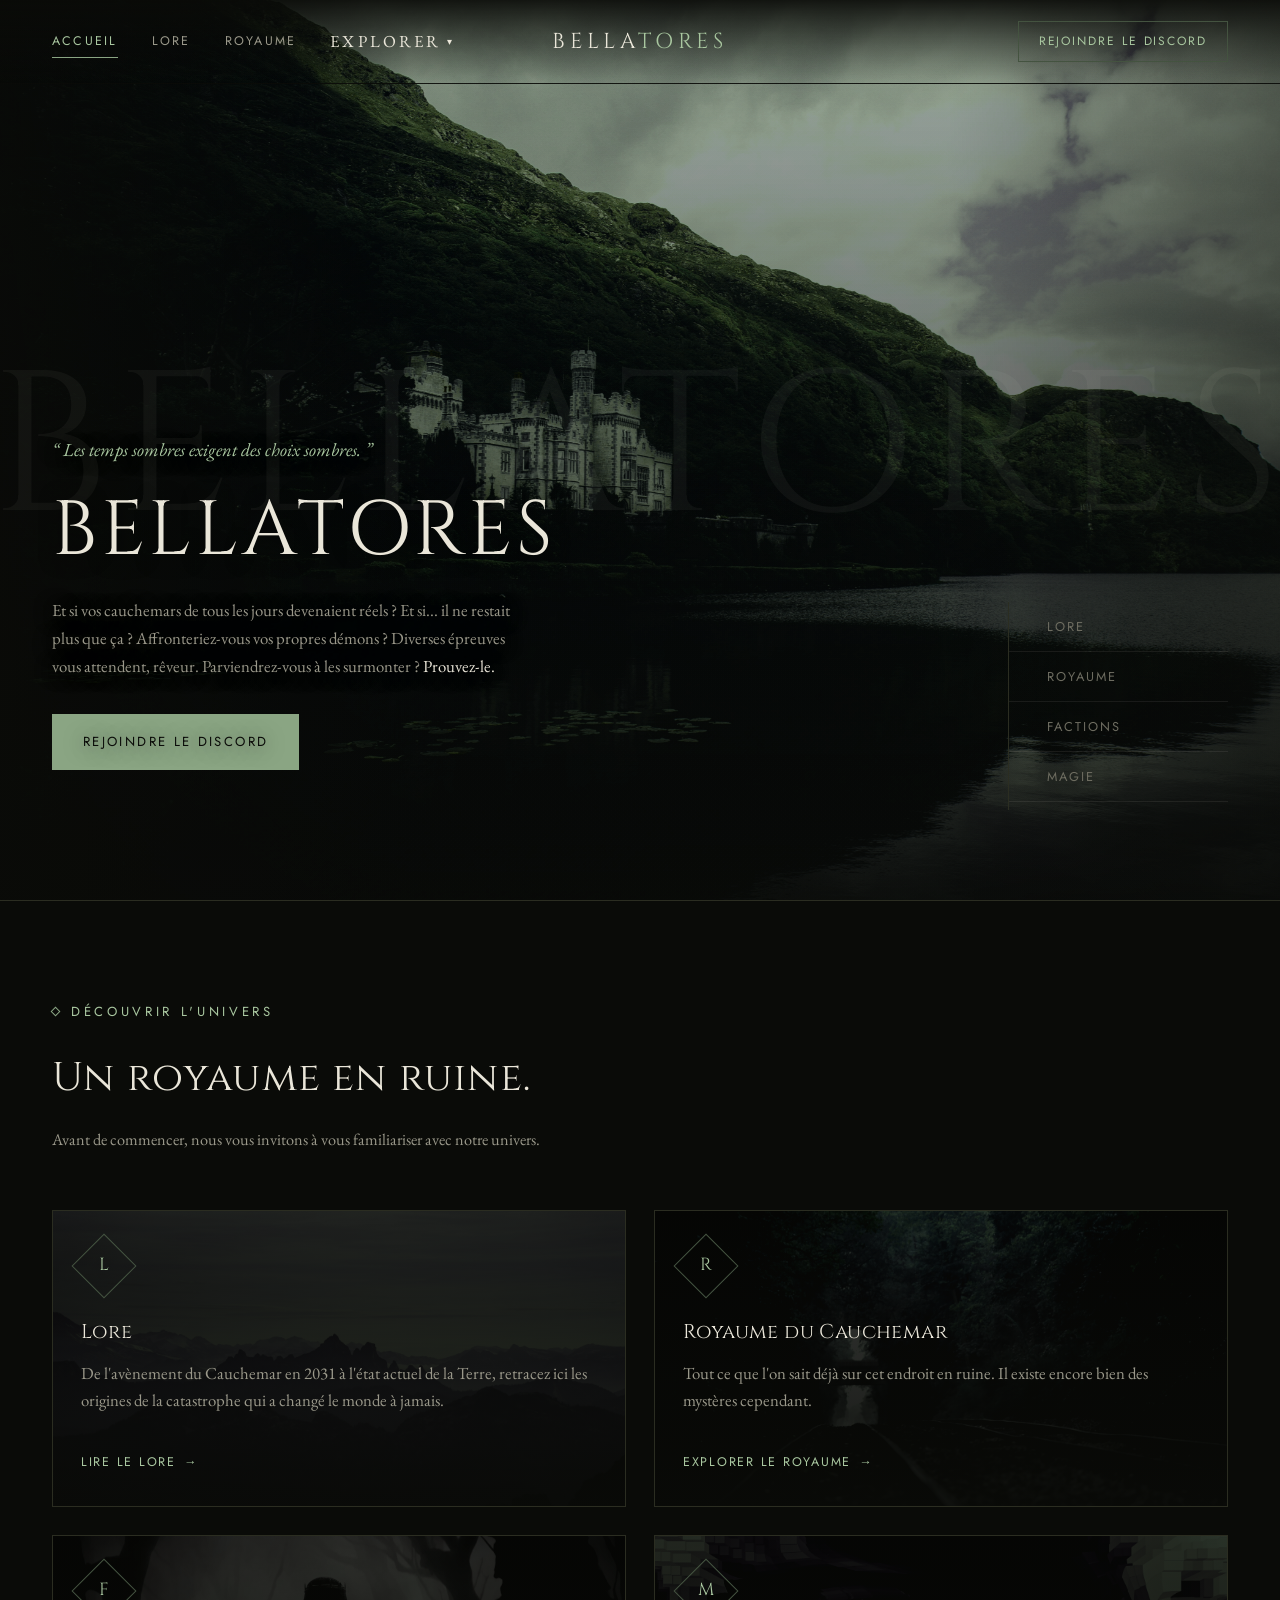
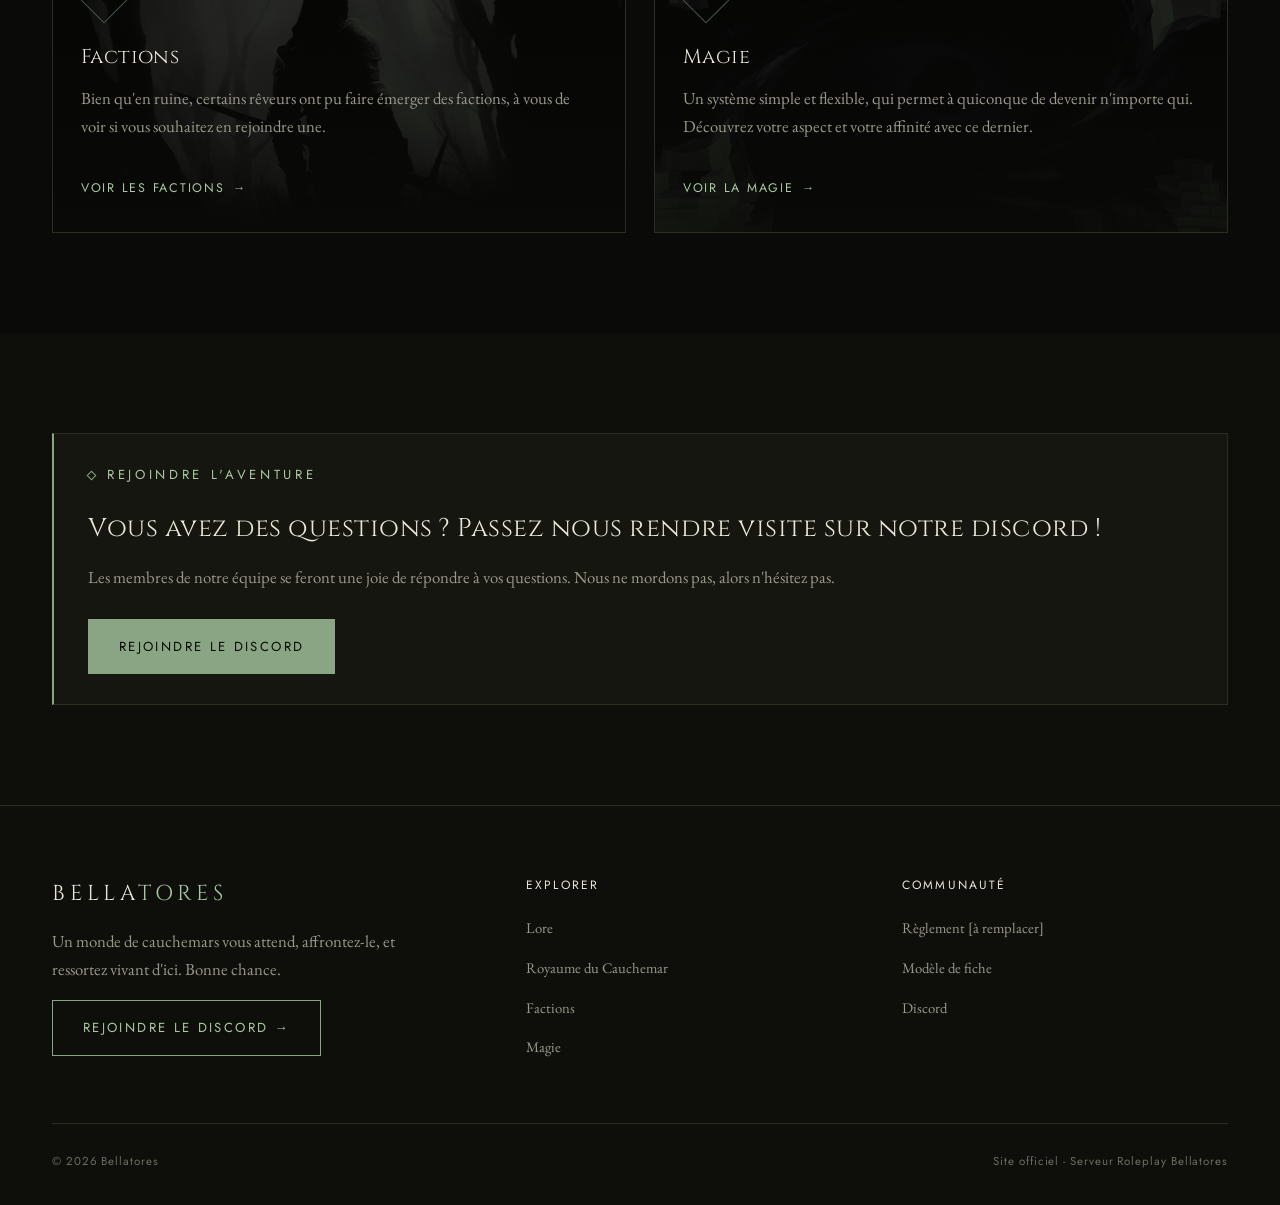
==== commit 8477c1f3: "Nav simplifiee, footer allege, textes Lore et Magie" ====
--- a/index.html
+++ b/index.html
@@ -19,11 +19,11 @@
       <a class="nav-link" href="index.html">Accueil</a>
       <a class="nav-link" href="lore.html">Lore</a>
       <a class="nav-link" href="royaume.html">Royaume</a>
-      <a class="nav-link" href="factions.html">Factions</a>
-      <a class="nav-link" href="magie.html">Magie</a>
       <div class="nav-item">
         <button class="nav-link nav-dropdown-trigger" type="button" aria-expanded="false" aria-haspopup="true">Explorer <span class="caret">&#9662;</span></button>
         <div class="nav-dropdown">
+          <a class="nav-dropdown-link" href="factions.html">Factions</a>
+          <a class="nav-dropdown-link" href="magie.html">Magie</a>
           <a class="nav-dropdown-link" href="memoires.html">M&eacute;moires</a>
           <a class="nav-dropdown-link" href="echos.html">&Eacute;chos</a>
           <a class="nav-dropdown-link" href="bestiaire.html">Bestiaire</a>
@@ -83,7 +83,7 @@
         <div class="card-body">
           <div class="card-icon"><span>L</span></div>
           <h3 class="card-title">Lore</h3>
-          <p>Découvrez ici tout ce que l'on sait déjà sur le royaume du cauchemars.</p>
+          <p>De l'avènement du Cauchemar en 2031 à l'état actuel de la Terre, retracez ici les origines de la catastrophe qui a changé le monde à jamais.</p>
           <span class="card-link">Lire le lore <span class="arrow">→</span></span>
         </div>
       </a>
@@ -116,7 +116,7 @@
         <div class="card-body">
           <div class="card-icon"><span>M</span></div>
           <h3 class="card-title">Magie</h3>
-          <p>Un système simple et flexible, qui permet à quiconque de devenir n'importe qui.</p>
+          <p>Un système simple et flexible, qui permet à quiconque de devenir n'importe qui. Découvrez votre aspect et votre affinité avec ce dernier.</p>
           <span class="card-link">Voir la magie <span class="arrow">→</span></span>
         </div>
       </a>
@@ -151,10 +151,6 @@
           <li><a href="royaume.html">Royaume du Cauchemar</a></li>
           <li><a href="factions.html">Factions</a></li>
           <li><a href="magie.html">Magie</a></li>
-          <li><a href="memoires.html">M&eacute;moires</a></li>
-          <li><a href="echos.html">&Eacute;chos</a></li>
-          <li><a href="bestiaire.html">Bestiaire</a></li>
-          <li><a href="carte-interactive.html">Carte interactive</a></li>
         </ul>
       </div>
       <div>
--- a/style.css
+++ b/style.css
@@ -272,6 +272,7 @@
   transition: color 0.2s var(--ease), background 0.2s var(--ease);
 }
 .nav-dropdown-link:hover{ color: var(--parchment); background: rgba(138,165,131,0.08); }
+.nav-dropdown-link.is-active{ color: var(--moss-bright); }
 
 /* ---------- 5. Image de fond intégrée (parallax texte/fond) ---------- */
 /* .scene-bg  : l'image, teintée pour coller à la palette du site.
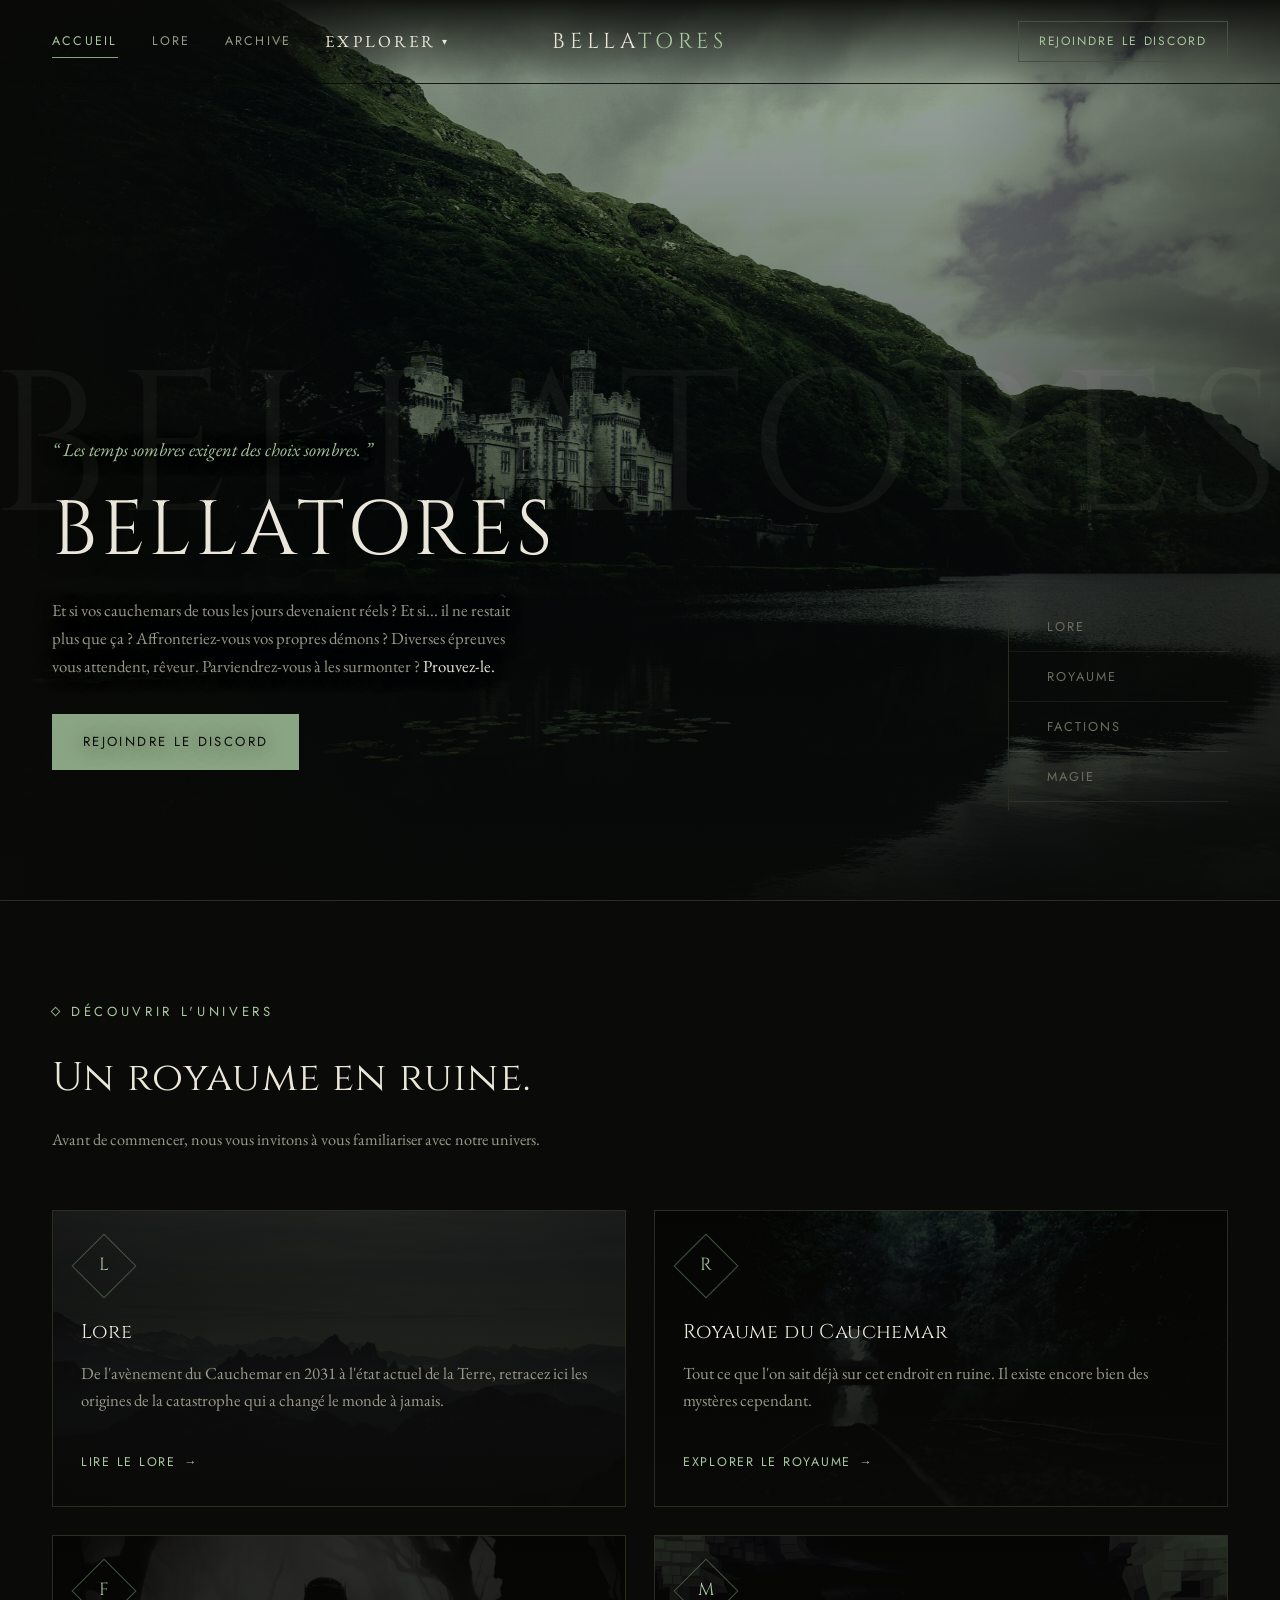
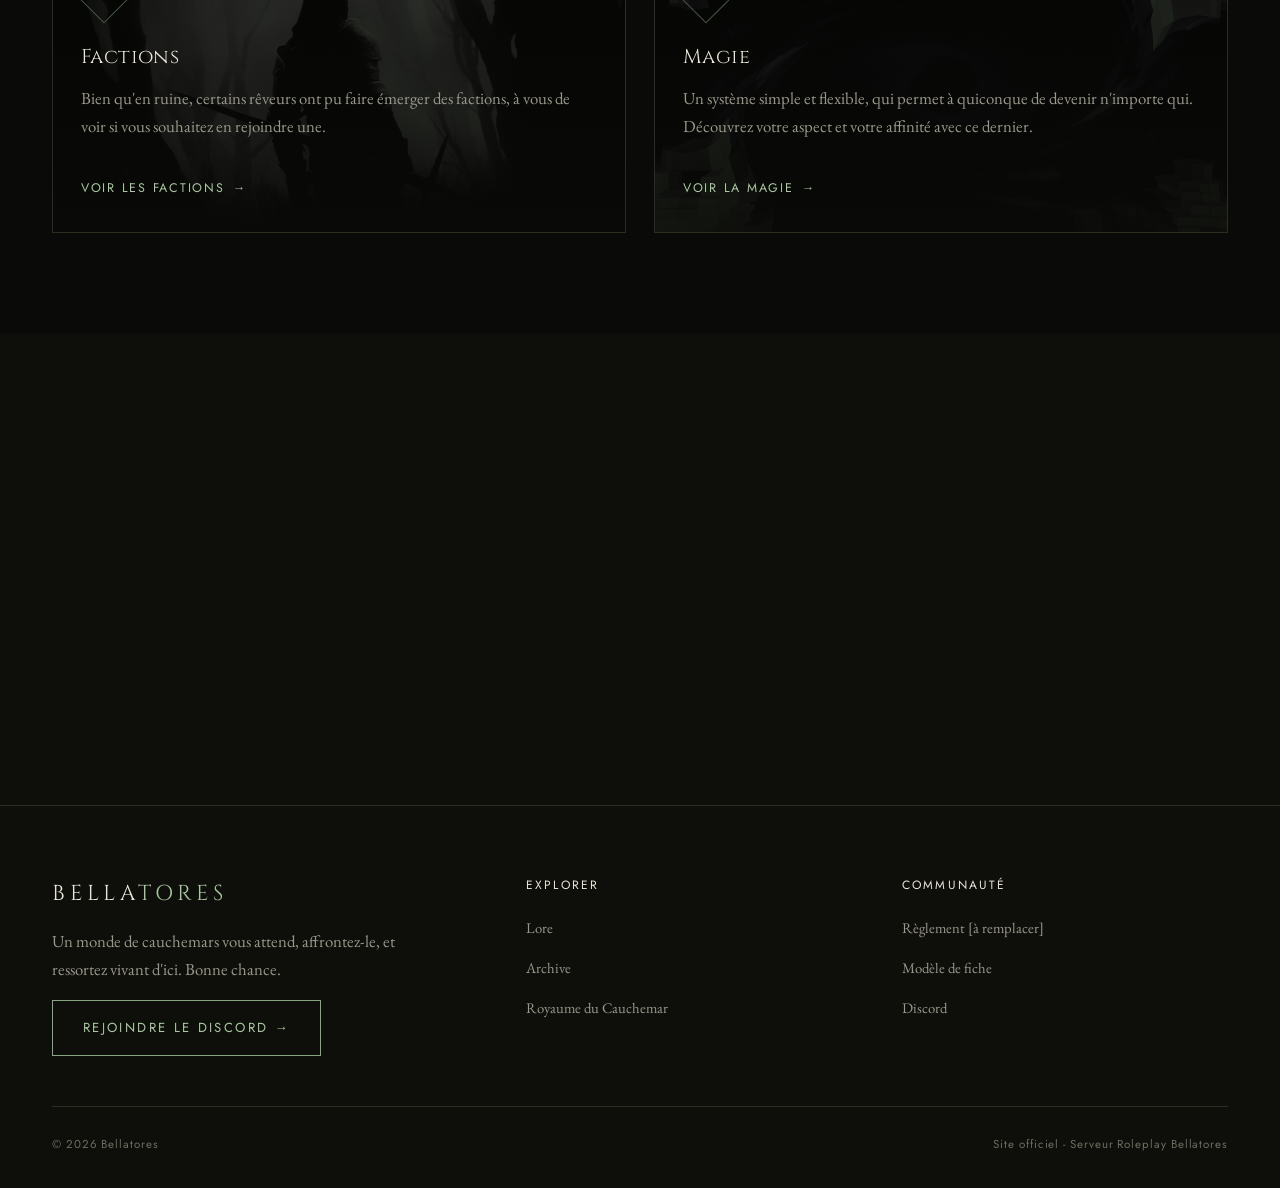
==== commit 0b594e5d: "Reorganisation nav : Archive, fusion carte/royaume et memoires/echos, Factions et PNJ" ====
--- a/index.html
+++ b/index.html
@@ -3,7 +3,7 @@
 <head>
 <meta charset="UTF-8">
 <meta name="viewport" content="width=device-width, initial-scale=1.0">
-<title>Bellatores — Serveur RP Discord</title>
+<title>Bellatores - Serveur RP Discord</title>
 <meta name="description" content="[À remplacer : description courte du serveur pour les moteurs de recherche]">
 
 <link rel="preconnect" href="https://fonts.googleapis.com">
@@ -18,16 +18,15 @@
     <nav class="nav-group" id="navGroup">
       <a class="nav-link" href="index.html">Accueil</a>
       <a class="nav-link" href="lore.html">Lore</a>
-      <a class="nav-link" href="royaume.html">Royaume</a>
+      <a class="nav-link" href="archive.html">Archive</a>
       <div class="nav-item">
         <button class="nav-link nav-dropdown-trigger" type="button" aria-expanded="false" aria-haspopup="true">Explorer <span class="caret">&#9662;</span></button>
         <div class="nav-dropdown">
-          <a class="nav-dropdown-link" href="factions.html">Factions</a>
+          <a class="nav-dropdown-link" href="factions.html">Factions &amp; PNJ</a>
           <a class="nav-dropdown-link" href="magie.html">Magie</a>
-          <a class="nav-dropdown-link" href="memoires.html">M&eacute;moires</a>
-          <a class="nav-dropdown-link" href="echos.html">&Eacute;chos</a>
+          <a class="nav-dropdown-link" href="royaume.html">Royaume du Cauchemar</a>
+          <a class="nav-dropdown-link" href="memoires-echos.html">M&eacute;moires &amp; &Eacute;chos</a>
           <a class="nav-dropdown-link" href="bestiaire.html">Bestiaire</a>
-          <a class="nav-dropdown-link" href="carte-interactive.html">Carte interactive</a>
         </div>
       </div>
     </nav>
@@ -148,9 +147,8 @@
         <div class="footer-col-title">Explorer</div>
         <ul class="footer-links">
           <li><a href="lore.html">Lore</a></li>
+          <li><a href="archive.html">Archive</a></li>
           <li><a href="royaume.html">Royaume du Cauchemar</a></li>
-          <li><a href="factions.html">Factions</a></li>
-          <li><a href="magie.html">Magie</a></li>
         </ul>
       </div>
       <div>
--- a/style.css
+++ b/style.css
@@ -1,5 +1,5 @@
 /* =========================================================
-   BELLATORES — style.css
+   BELLATORES - style.css
    Feuille de style PARTAGÉE par toutes les pages.
    Modifie ce fichier pour changer couleurs / polices / espacements
    partout d'un coup. Le contenu de chaque page reste dans son
@@ -8,7 +8,7 @@
 
 /* ---------- 1. Design tokens ---------- */
 :root{
-  /* Couleurs — mêmes tons que la référence visuelle */
+  /* Couleurs - mêmes tons que la référence visuelle */
   --void:        #0a0b08;   /* fond principal, noir chaud */
   --void-rgb:    10,11,8;   /* même couleur, en RGB pour les dégradés semi-transparents */
   --void-2:      #0e0f0b;   /* fond secondaire (sections alternées) */
@@ -22,7 +22,7 @@
   --mist:        #9a988a;   /* texte secondaire / muted */
   --mist-dim:    #6d6c60;   /* texte tertiaire, légendes */
 
-  --moss:        #8aa583;   /* accent — vert mousse (plume / lueur) */
+  --moss:        #8aa583;   /* accent - vert mousse (plume / lueur) */
   --moss-bright: #a9c7a0;   /* accent clair, hover */
   --moss-dim:    #445340;   /* accent sombre, bordures */
 
@@ -85,7 +85,7 @@
 
 /* ---------- 3. Motifs signature ---------- */
 /* Marque héraldique : un losange fin, utilisé devant les eyebrows,
-   dans les séparateurs et les en-têtes de carte — rappel des sceaux
+   dans les séparateurs et les en-têtes de carte - rappel des sceaux
    de maison plutôt qu'un simple bullet point. */
 .mark{
   display: inline-block;
@@ -114,7 +114,7 @@
   margin: 0;
 }
 
-/* coins style "HUD" — utilisés pour encadrer un panneau clé par page */
+/* coins style "HUD" - utilisés pour encadrer un panneau clé par page */
 .bracket{
   position: relative;
 }
@@ -347,7 +347,7 @@
   z-index: 2;
 }
 
-/* ---------- 7. Hero — page d'accueil ---------- */
+/* ---------- 7. Hero - page d'accueil ---------- */
 .hero{
   position: relative;
   min-height: 100vh;
